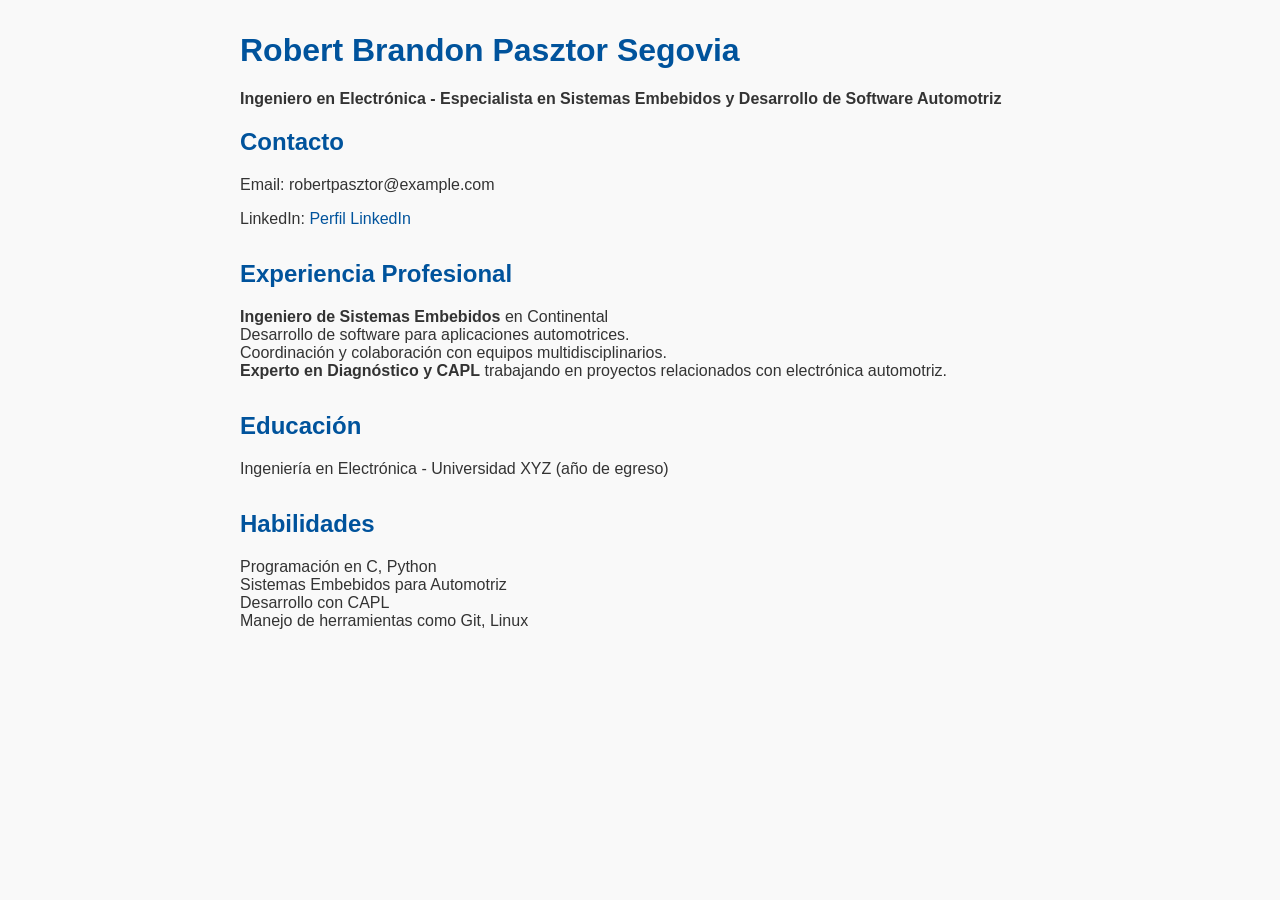
==== index.html @ a85dd668 "Create index.html New index.html file added" ====
<!DOCTYPE html>
<html lang="es">
<head>
  <meta charset="UTF-8" />
  <meta name="viewport" content="width=device-width, initial-scale=1" />
  <title>Robert Brandon Pasztor Segovia - CV</title>
  <style>
    body {
      font-family: Arial, sans-serif;
      max-width: 800px;
      margin: 2rem auto;
      padding: 0 1rem;
      color: #333;
      background-color: #f9f9f9;
    }
    h1, h2 {
      color: #00539C;
    }
    section {
      margin-bottom: 2rem;
    }
    .contact a {
      color: #00539C;
      text-decoration: none;
    }
    .contact a:hover {
      text-decoration: underline;
    }
    ul {
      list-style-type: none;
      padding-left: 0;
    }
  </style>
</head>
<body>
  <h1>Robert Brandon Pasztor Segovia</h1>
  <p><strong>Ingeniero en Electrónica - Especialista en Sistemas Embebidos y Desarrollo de Software Automotriz</strong></p>
  
  <section class="contact">
    <h2>Contacto</h2>
    <p>Email: robertpasztor@example.com</p>
    <p>LinkedIn: <a href="https://www.linkedin.com/in/robert-brandon-pasztor-segovia-b62612170/" target="_blank">Perfil LinkedIn</a></p>
  </section>
  
  <section class="experiencia">
    <h2>Experiencia Profesional</h2>
    <ul>
      <li><strong>Ingeniero de Sistemas Embebidos</strong> en Continental<br/>
          Desarrollo de software para aplicaciones automotrices.<br/>
          Coordinación y colaboración con equipos multidisciplinarios.</li>
      <li><strong>Experto en Diagnóstico y CAPL</strong> trabajando en proyectos relacionados con electrónica automotriz.</li>
    </ul>
  </section>

  <section class="educacion">
    <h2>Educación</h2>
    <ul>
      <li>Ingeniería en Electrónica - Universidad XYZ (año de egreso)</li>
    </ul>
  </section>

  <section class="habilidades">
    <h2>Habilidades</h2>
    <ul>
      <li>Programación en C, Python</li>
      <li>Sistemas Embebidos para Automotriz</li>
      <li>Desarrollo con CAPL</li>
      <li>Manejo de herramientas como Git, Linux</li>
    </ul>
  </section>
  
</body>
</html>
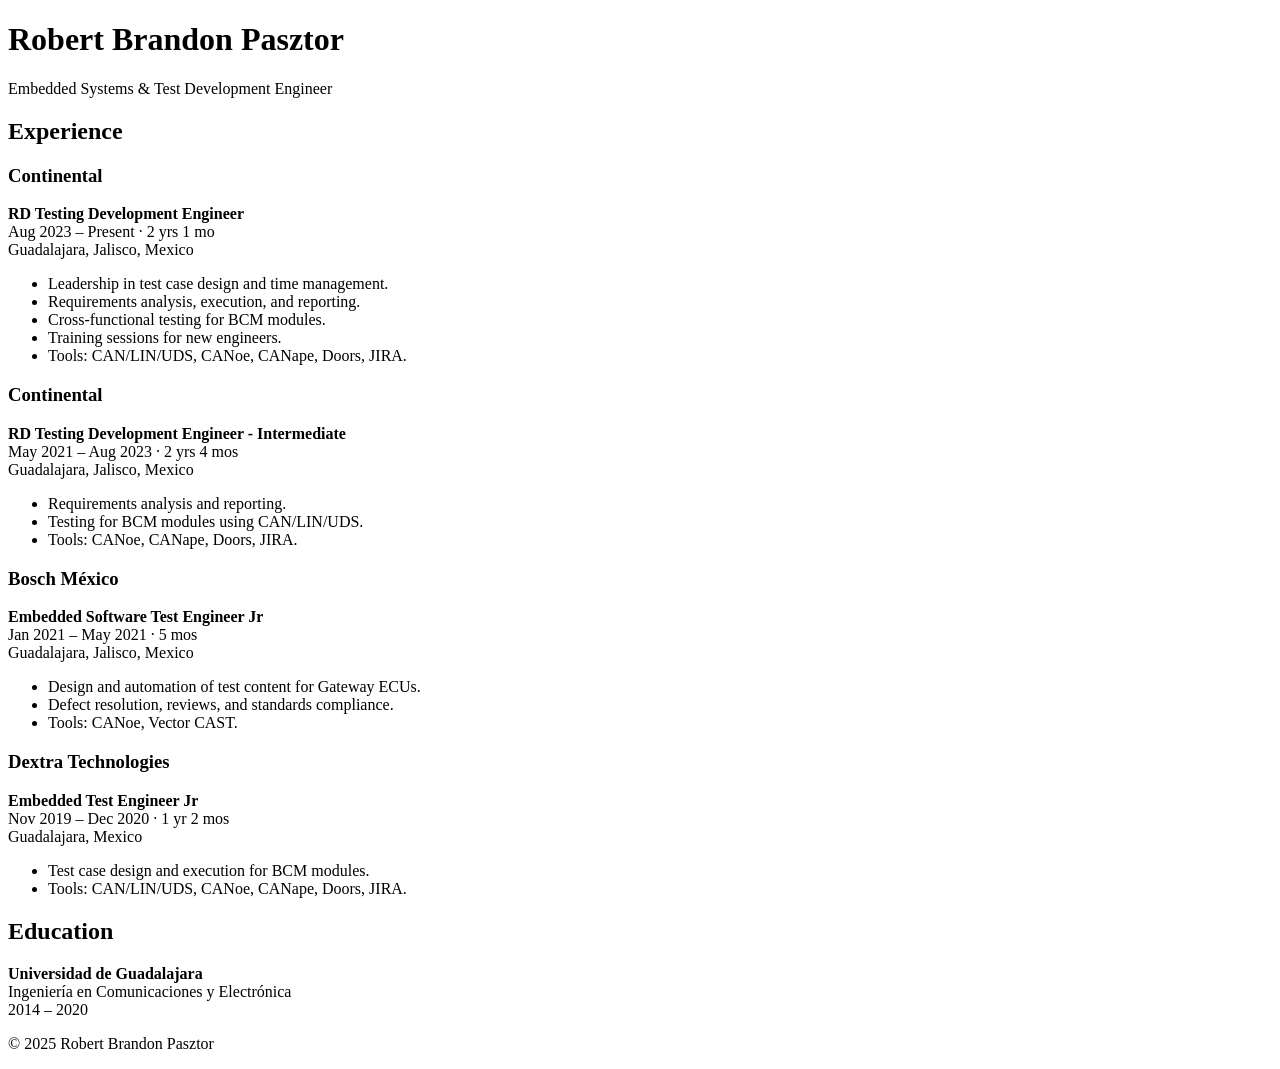
==== commit 088c2238: "Update index.html" ====
--- a/index.html
+++ b/index.html
@@ -1,73 +1,75 @@
 <!DOCTYPE html>
-<html lang="es">
+<html lang="en">
 <head>
   <meta charset="UTF-8" />
-  <meta name="viewport" content="width=device-width, initial-scale=1" />
-  <title>Robert Brandon Pasztor Segovia - CV</title>
-  <style>
-    body {
-      font-family: Arial, sans-serif;
-      max-width: 800px;
-      margin: 2rem auto;
-      padding: 0 1rem;
-      color: #333;
-      background-color: #f9f9f9;
-    }
-    h1, h2 {
-      color: #00539C;
-    }
-    section {
-      margin-bottom: 2rem;
-    }
-    .contact a {
-      color: #00539C;
-      text-decoration: none;
-    }
-    .contact a:hover {
-      text-decoration: underline;
-    }
-    ul {
-      list-style-type: none;
-      padding-left: 0;
-    }
-  </style>
+  <meta name="viewport" content="width=device-width, initial-scale=1.0"/>
+  <title>Robert Brandon Pasztor - CV</title>
+  <link rel="stylesheet" href="styles.css" />
 </head>
 <body>
-  <h1>Robert Brandon Pasztor Segovia</h1>
-  <p><strong>Ingeniero en Electrónica - Especialista en Sistemas Embebidos y Desarrollo de Software Automotriz</strong></p>
-  
-  <section class="contact">
-    <h2>Contacto</h2>
-    <p>Email: robertpasztor@example.com</p>
-    <p>LinkedIn: <a href="https://www.linkedin.com/in/robert-brandon-pasztor-segovia-b62612170/" target="_blank">Perfil LinkedIn</a></p>
-  </section>
-  
-  <section class="experiencia">
-    <h2>Experiencia Profesional</h2>
-    <ul>
-      <li><strong>Ingeniero de Sistemas Embebidos</strong> en Continental<br/>
-          Desarrollo de software para aplicaciones automotrices.<br/>
-          Coordinación y colaboración con equipos multidisciplinarios.</li>
-      <li><strong>Experto en Diagnóstico y CAPL</strong> trabajando en proyectos relacionados con electrónica automotriz.</li>
-    </ul>
+  <header>
+    <h1>Robert Brandon Pasztor</h1>
+    <p>Embedded Systems & Test Development Engineer</p>
+  </header>
+
+  <section>
+    <h2>Experience</h2>
+
+    <div class="job">
+      <h3>Continental</h3>
+      <p><strong>RD Testing Development Engineer</strong><br>
+      Aug 2023 – Present · 2 yrs 1 mo<br>Guadalajara, Jalisco, Mexico</p>
+      <ul>
+        <li>Leadership in test case design and time management.</li>
+        <li>Requirements analysis, execution, and reporting.</li>
+        <li>Cross-functional testing for BCM modules.</li>
+        <li>Training sessions for new engineers.</li>
+        <li>Tools: CAN/LIN/UDS, CANoe, CANape, Doors, JIRA.</li>
+      </ul>
+    </div>
+
+    <div class="job">
+      <h3>Continental</h3>
+      <p><strong>RD Testing Development Engineer - Intermediate</strong><br>
+      May 2021 – Aug 2023 · 2 yrs 4 mos<br>Guadalajara, Jalisco, Mexico</p>
+      <ul>
+        <li>Requirements analysis and reporting.</li>
+        <li>Testing for BCM modules using CAN/LIN/UDS.</li>
+        <li>Tools: CANoe, CANape, Doors, JIRA.</li>
+      </ul>
+    </div>
+
+    <div class="job">
+      <h3>Bosch México</h3>
+      <p><strong>Embedded Software Test Engineer Jr</strong><br>
+      Jan 2021 – May 2021 · 5 mos<br>Guadalajara, Jalisco, Mexico</p>
+      <ul>
+        <li>Design and automation of test content for Gateway ECUs.</li>
+        <li>Defect resolution, reviews, and standards compliance.</li>
+        <li>Tools: CANoe, Vector CAST.</li>
+      </ul>
+    </div>
+
+    <div class="job">
+      <h3>Dextra Technologies</h3>
+      <p><strong>Embedded Test Engineer Jr</strong><br>
+      Nov 2019 – Dec 2020 · 1 yr 2 mos<br>Guadalajara, Mexico</p>
+      <ul>
+        <li>Test case design and execution for BCM modules.</li>
+        <li>Tools: CAN/LIN/UDS, CANoe, CANape, Doors, JIRA.</li>
+      </ul>
+    </div>
   </section>
 
-  <section class="educacion">
-    <h2>Educación</h2>
-    <ul>
-      <li>Ingeniería en Electrónica - Universidad XYZ (año de egreso)</li>
-    </ul>
+  <section>
+    <h2>Education</h2>
+    <p><strong>Universidad de Guadalajara</strong><br>
+    Ingeniería en Comunicaciones y Electrónica<br>
+    2014 – 2020</p>
   </section>
 
-  <section class="habilidades">
-    <h2>Habilidades</h2>
-    <ul>
-      <li>Programación en C, Python</li>
-      <li>Sistemas Embebidos para Automotriz</li>
-      <li>Desarrollo con CAPL</li>
-      <li>Manejo de herramientas como Git, Linux</li>
-    </ul>
-  </section>
-  
+  <footer>
+    <p>&copy; 2025 Robert Brandon Pasztor</p>
+  </footer>
 </body>
 </html>
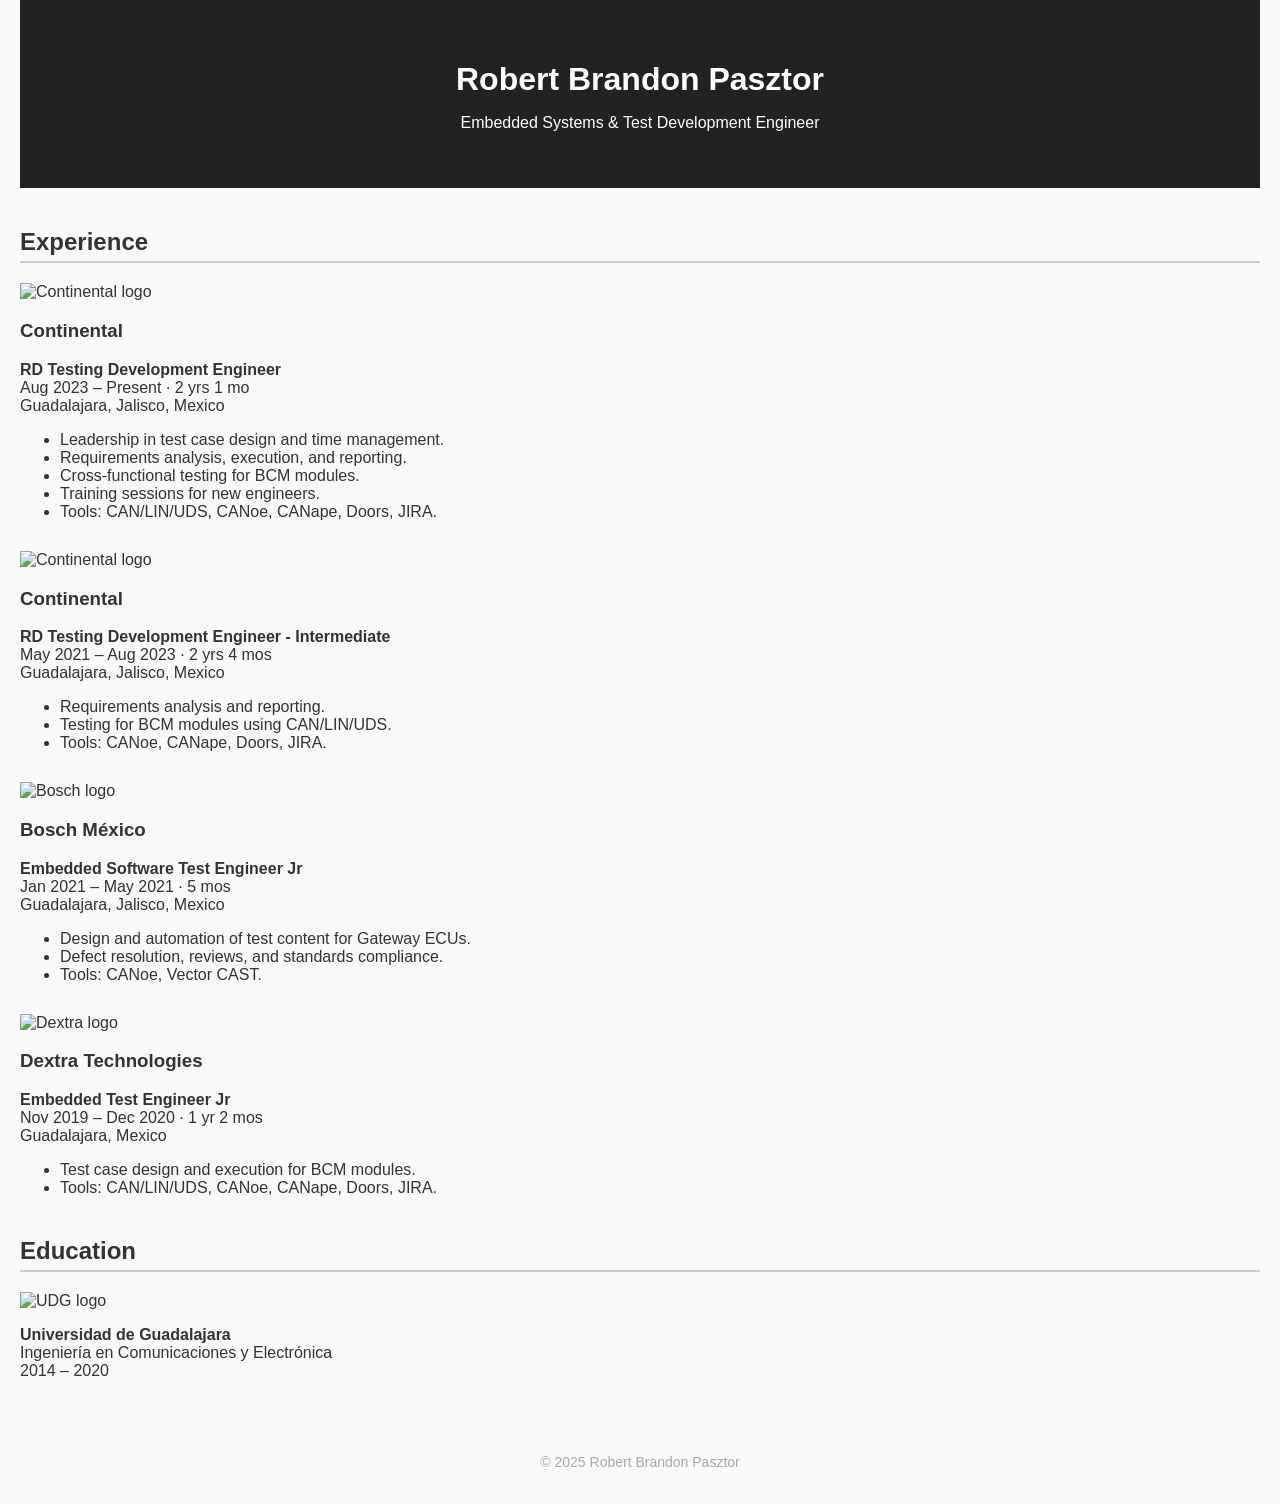
==== commit 11693b57: "Update index.html" ====
--- a/index.html
+++ b/index.html
@@ -16,6 +16,7 @@
     <h2>Experience</h2>
 
     <div class="job">
+      <img src="https://upload.wikimedia.org/wikipedia/commons/thumb/5/5b/Continental_AG_logo.svg/2560px-Continental_AG_logo.svg.png" alt="Continental logo" class="company-logo" />
       <h3>Continental</h3>
       <p><strong>RD Testing Development Engineer</strong><br>
       Aug 2023 – Present · 2 yrs 1 mo<br>Guadalajara, Jalisco, Mexico</p>
@@ -29,6 +30,7 @@
     </div>
 
     <div class="job">
+      <img src="https://upload.wikimedia.org/wikipedia/commons/thumb/5/5b/Continental_AG_logo.svg/2560px-Continental_AG_logo.svg.png" alt="Continental logo" class="company-logo" />
       <h3>Continental</h3>
       <p><strong>RD Testing Development Engineer - Intermediate</strong><br>
       May 2021 – Aug 2023 · 2 yrs 4 mos<br>Guadalajara, Jalisco, Mexico</p>
@@ -40,6 +42,7 @@
     </div>
 
     <div class="job">
+      <img src="https://upload.wikimedia.org/wikipedia/commons/thumb/8/8a/Bosch-logo.svg/2560px-Bosch-logo.svg.png" alt="Bosch logo" class="company-logo" />
       <h3>Bosch México</h3>
       <p><strong>Embedded Software Test Engineer Jr</strong><br>
       Jan 2021 – May 2021 · 5 mos<br>Guadalajara, Jalisco, Mexico</p>
@@ -51,6 +54,7 @@
     </div>
 
     <div class="job">
+      <img src="https://media.licdn.com/dms/image/C4E0BAQGWWCu2S4YgQA/company-logo_200_200/0/1631344488780?e=2147483647&v=beta&t=Yp8grNnWT_FfU5McgpkePT8_G-NBlRWUAW7pgYhaqv0" alt="Dextra logo" class="company-logo" />
       <h3>Dextra Technologies</h3>
       <p><strong>Embedded Test Engineer Jr</strong><br>
       Nov 2019 – Dec 2020 · 1 yr 2 mos<br>Guadalajara, Mexico</p>
@@ -63,6 +67,7 @@
 
   <section>
     <h2>Education</h2>
+    <img src="https://upload.wikimedia.org/wikipedia/commons/0/01/Escudo_de_la_Universidad_de_Guadalajara.png" alt="UDG logo" class="company-logo" />
     <p><strong>Universidad de Guadalajara</strong><br>
     Ingeniería en Comunicaciones y Electrónica<br>
     2014 – 2020</p>
--- a/styles.css
+++ b/styles.css
@@ -0,0 +1,42 @@
+body {
+  font-family: Arial, sans-serif;
+  margin: 0;
+  padding: 0 20px;
+  background-color: #f9f9f9;
+  color: #333;
+}
+
+header {
+  text-align: center;
+  padding: 40px 20px;
+  background-color: #222;
+  color: white;
+}
+
+h1 {
+  margin-bottom: 5px;
+}
+
+section {
+  margin: 40px 0;
+}
+
+.job {
+  margin-bottom: 30px;
+}
+
+h2 {
+  border-bottom: 2px solid #ccc;
+  padding-bottom: 5px;
+}
+
+ul {
+  margin-top: 10px;
+}
+
+footer {
+  text-align: center;
+  padding: 20px;
+  color: #aaa;
+  font-size: 14px;
+}
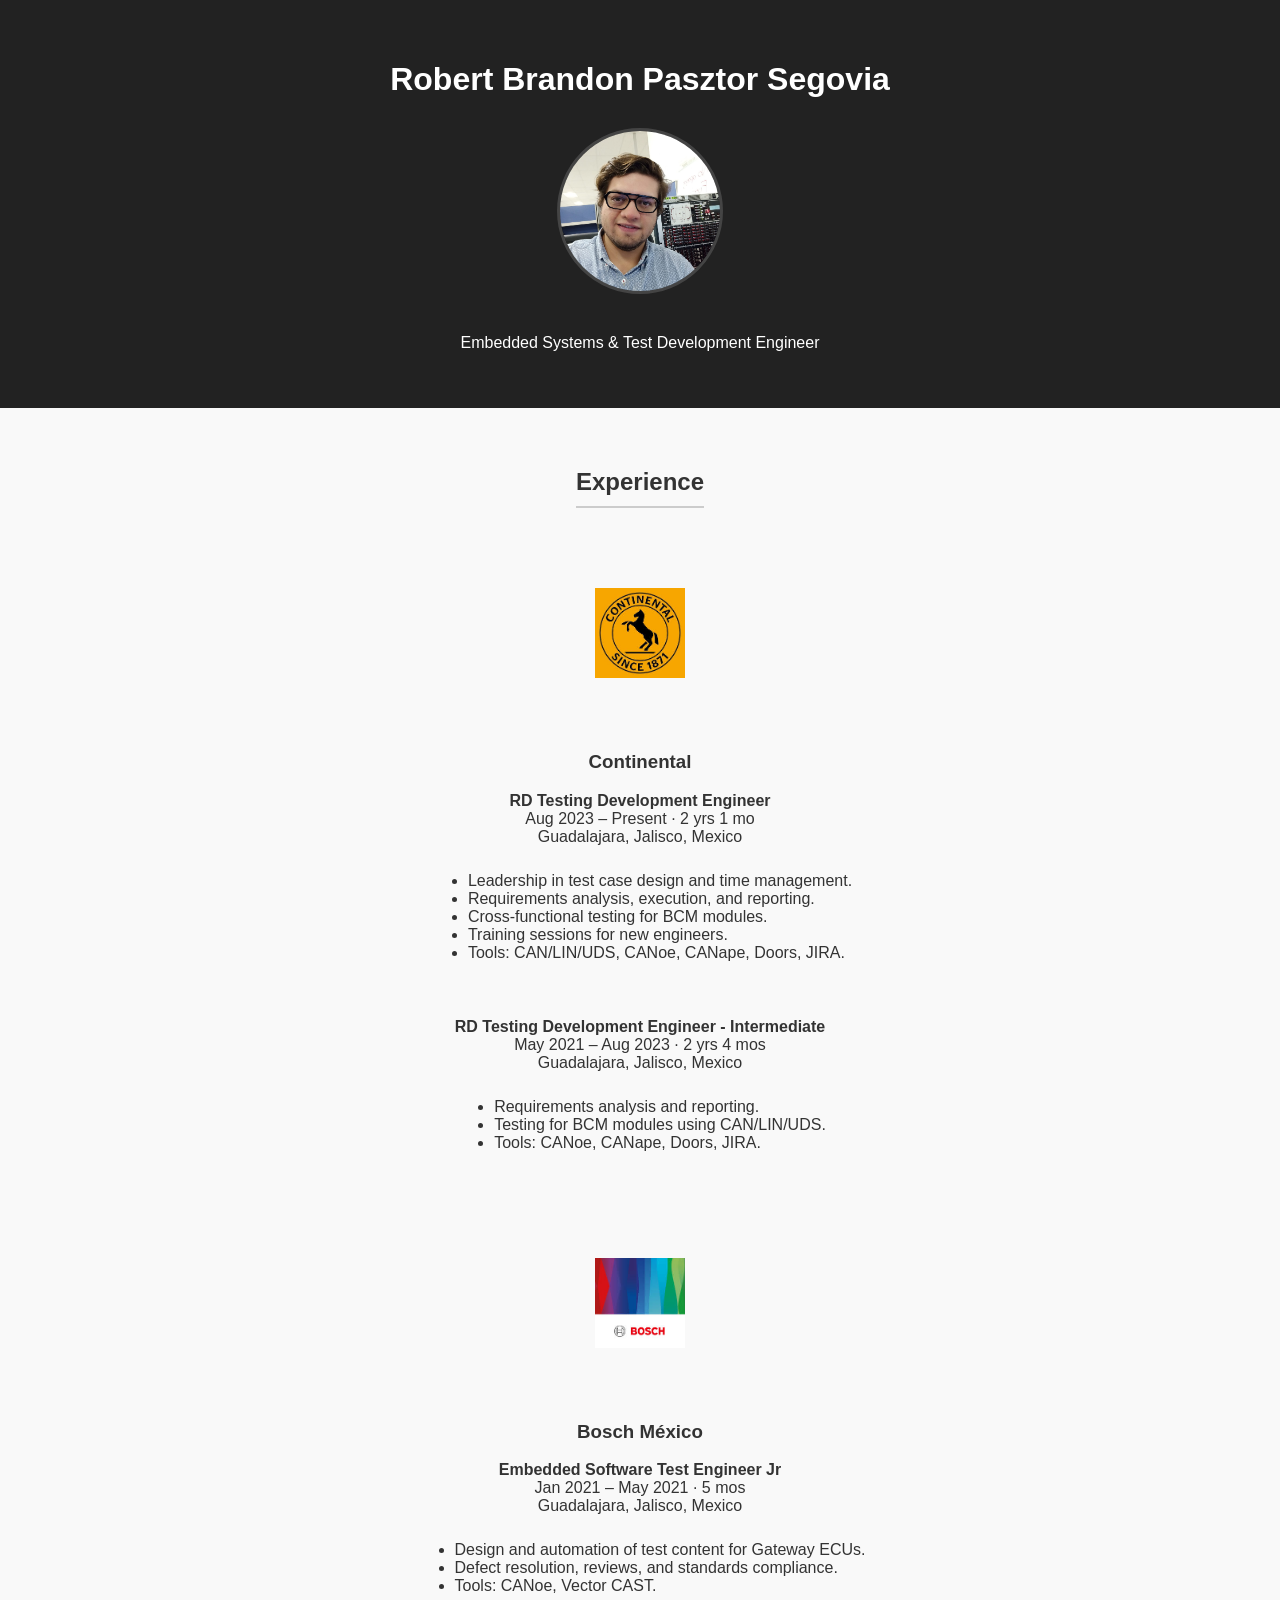
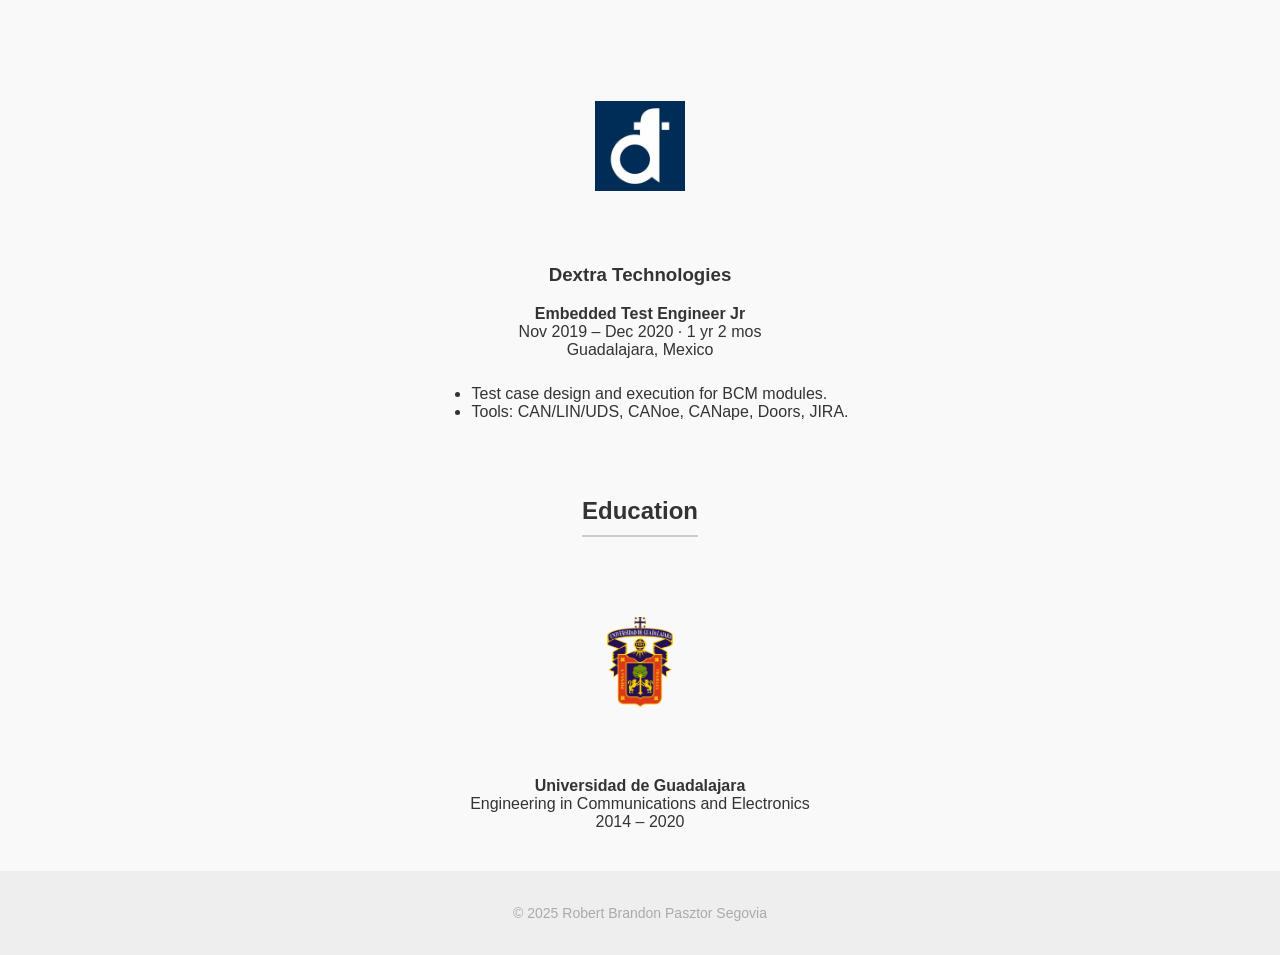
==== commit e0305699: "robertpastor.com updated, added images and logos" ====
--- a/index.html
+++ b/index.html
@@ -3,12 +3,13 @@
 <head>
   <meta charset="UTF-8" />
   <meta name="viewport" content="width=device-width, initial-scale=1.0"/>
-  <title>Robert Brandon Pasztor - CV</title>
+  <title>Robert Brandon Pasztor Segovia - CV</title>
   <link rel="stylesheet" href="styles.css" />
 </head>
 <body>
   <header>
-    <h1>Robert Brandon Pasztor</h1>
+    <h1>Robert Brandon Pasztor Segovia</h1>
+    <img src="images/FotoPerfil.jpg" alt="Foto de Robert Brandon Pasztor Segovia" class="profile-pic" />
     <p>Embedded Systems & Test Development Engineer</p>
   </header>
 
@@ -16,7 +17,7 @@
     <h2>Experience</h2>
 
     <div class="job">
-      <img src="https://upload.wikimedia.org/wikipedia/commons/thumb/5/5b/Continental_AG_logo.svg/2560px-Continental_AG_logo.svg.png" alt="Continental logo" class="company-logo" />
+      <img src="images/Continental.jpg" alt="Continental logo" class="company-logo" />
       <h3>Continental</h3>
       <p><strong>RD Testing Development Engineer</strong><br>
       Aug 2023 – Present · 2 yrs 1 mo<br>Guadalajara, Jalisco, Mexico</p>
@@ -30,8 +31,6 @@
     </div>
 
     <div class="job">
-      <img src="https://upload.wikimedia.org/wikipedia/commons/thumb/5/5b/Continental_AG_logo.svg/2560px-Continental_AG_logo.svg.png" alt="Continental logo" class="company-logo" />
-      <h3>Continental</h3>
       <p><strong>RD Testing Development Engineer - Intermediate</strong><br>
       May 2021 – Aug 2023 · 2 yrs 4 mos<br>Guadalajara, Jalisco, Mexico</p>
       <ul>
@@ -42,7 +41,7 @@
     </div>
 
     <div class="job">
-      <img src="https://upload.wikimedia.org/wikipedia/commons/thumb/8/8a/Bosch-logo.svg/2560px-Bosch-logo.svg.png" alt="Bosch logo" class="company-logo" />
+      <img src="images/bosch.jpg" alt="Bosch logo" class="company-logo" />
       <h3>Bosch México</h3>
       <p><strong>Embedded Software Test Engineer Jr</strong><br>
       Jan 2021 – May 2021 · 5 mos<br>Guadalajara, Jalisco, Mexico</p>
@@ -54,7 +53,7 @@
     </div>
 
     <div class="job">
-      <img src="https://media.licdn.com/dms/image/C4E0BAQGWWCu2S4YgQA/company-logo_200_200/0/1631344488780?e=2147483647&v=beta&t=Yp8grNnWT_FfU5McgpkePT8_G-NBlRWUAW7pgYhaqv0" alt="Dextra logo" class="company-logo" />
+      <img src="images/dextralogo.jpg" alt="Dextra logo" class="company-logo" />
       <h3>Dextra Technologies</h3>
       <p><strong>Embedded Test Engineer Jr</strong><br>
       Nov 2019 – Dec 2020 · 1 yr 2 mos<br>Guadalajara, Mexico</p>
@@ -67,14 +66,18 @@
 
   <section>
     <h2>Education</h2>
-    <img src="https://upload.wikimedia.org/wikipedia/commons/0/01/Escudo_de_la_Universidad_de_Guadalajara.png" alt="UDG logo" class="company-logo" />
-    <p><strong>Universidad de Guadalajara</strong><br>
-    Ingeniería en Comunicaciones y Electrónica<br>
-    2014 – 2020</p>
+
+    <div class="edu">
+      <img src="images/udg.png" alt="UDG logo" class="company-logo" />
+      <p><strong>Universidad de Guadalajara</strong><br>
+      Engineering in Communications and Electronics<br>
+      2014 – 2020</p>
+    </div>
+
   </section>
 
   <footer>
-    <p>&copy; 2025 Robert Brandon Pasztor</p>
+    <p>&copy; 2025 Robert Brandon Pasztor Segovia</p>
   </footer>
 </body>
 </html>
--- a/styles.css
+++ b/styles.css
@@ -1,37 +1,52 @@
 body {
   font-family: Arial, sans-serif;
   margin: 0;
-  padding: 0 20px;
+  padding: 0;
   background-color: #f9f9f9;
   color: #333;
+  text-align: center;
 }
 
 header {
-  text-align: center;
   padding: 40px 20px;
   background-color: #222;
   color: white;
 }
 
 h1 {
-  margin-bottom: 5px;
+  margin-bottom: 10px;
+}
+
+.profile-pic {
+  width: 160px;
+  height: 160px;
+  border-radius: 50%;
+  object-fit: cover;
+  margin: 20px 0;
+  border: 3px solid #444;
 }
 
 section {
   margin: 40px 0;
+  padding: 0 20px;
 }
 
 .job {
-  margin-bottom: 30px;
+  margin-bottom: 40px;
 }
 
 h2 {
   border-bottom: 2px solid #ccc;
-  padding-bottom: 5px;
+  padding-bottom: 10px;
+  display: inline-block;
+  margin-bottom: 30px;
 }
 
 ul {
   margin-top: 10px;
+  text-align: left;
+  display: inline-block;
+  max-width: 600px;
 }
 
 footer {
@@ -39,4 +54,10 @@
   padding: 20px;
   color: #aaa;
   font-size: 14px;
+  background-color: #eee;
 }
+
+.company-logo {
+  height: 90px;
+  margin: 50px 0;
+}
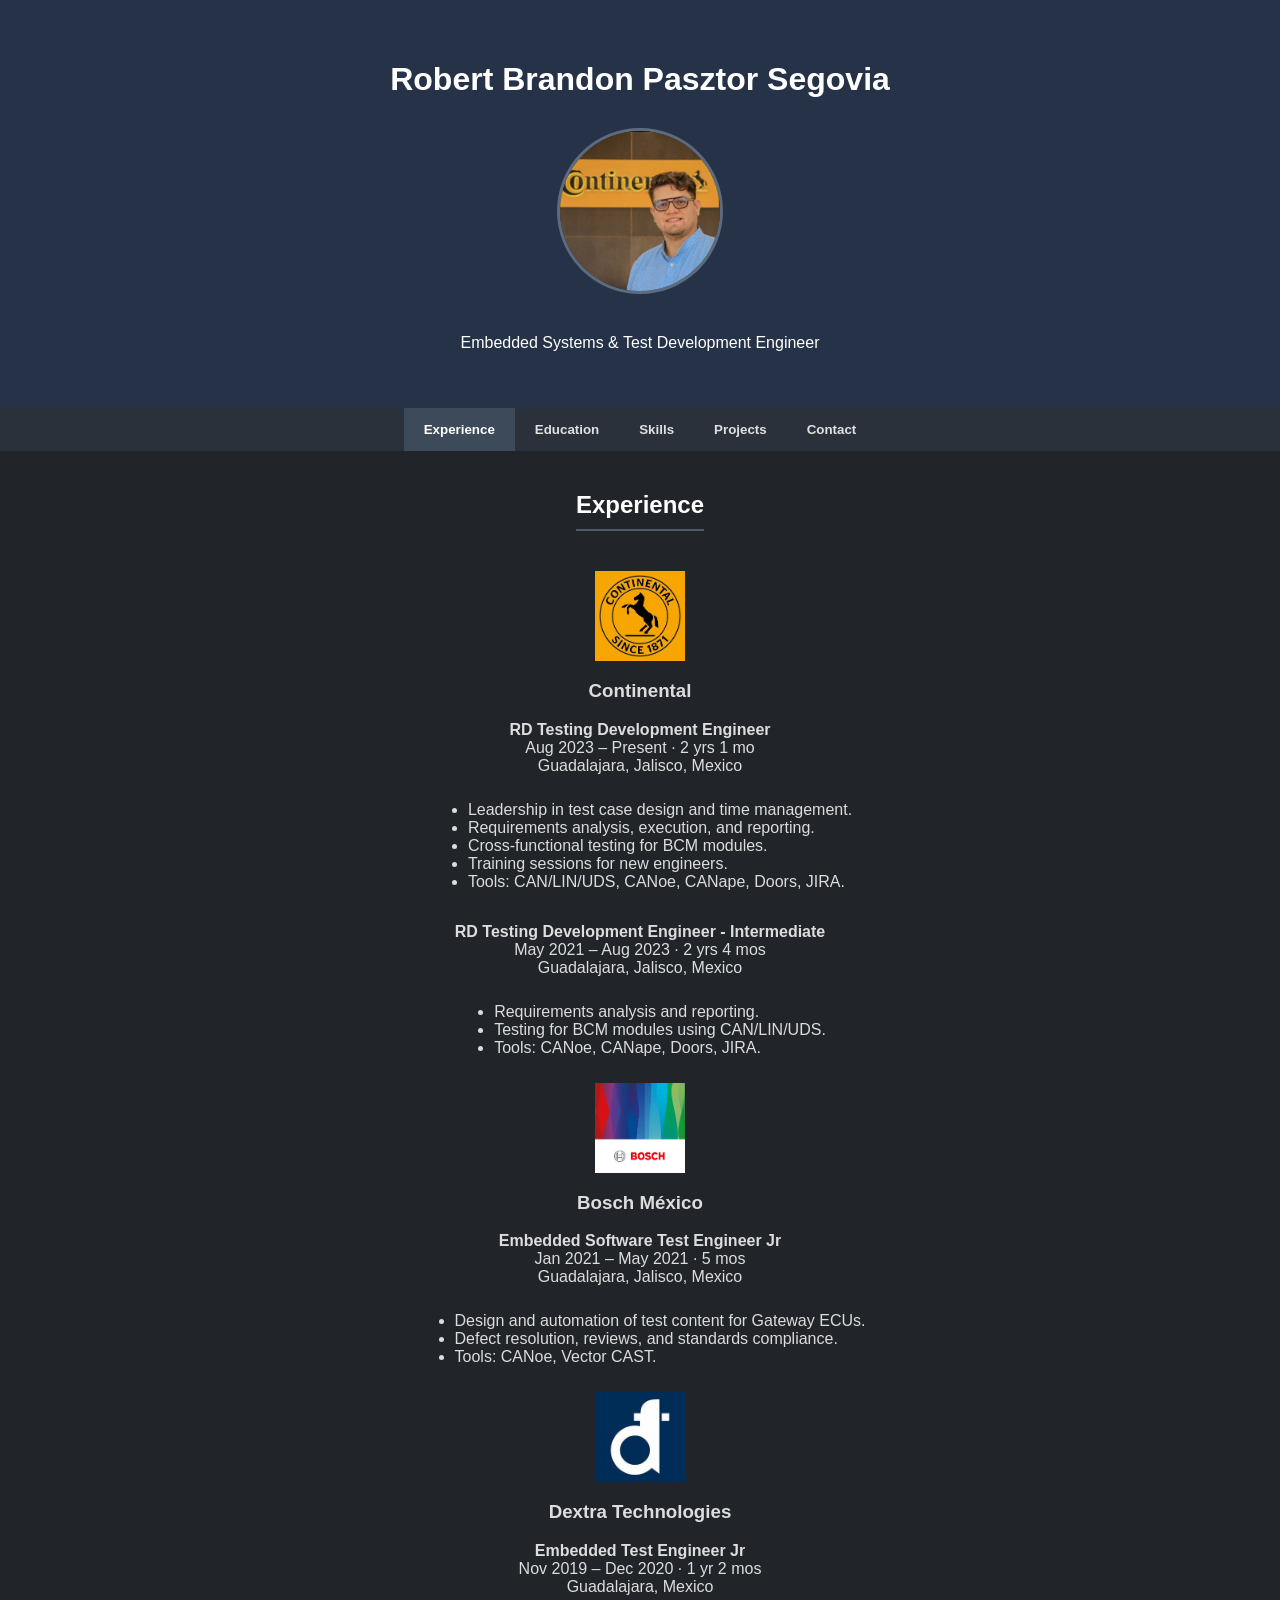
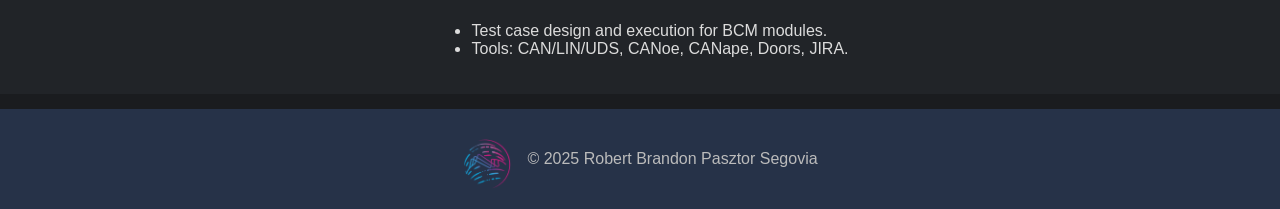
==== commit 6acabe64: "Tabs added, colors updated" ====
--- a/index.html
+++ b/index.html
@@ -3,8 +3,9 @@
 <head>
   <meta charset="UTF-8" />
   <meta name="viewport" content="width=device-width, initial-scale=1.0"/>
-  <title>Robert Brandon Pasztor Segovia - CV</title>
+  <title>Robert Pasztor</title>
   <link rel="stylesheet" href="styles.css" />
+  <link rel="icon" href="images/RobertPasztorLogo1.ico" type="image/x-icon">  
 </head>
 <body>
   <header>
@@ -13,7 +14,17 @@
     <p>Embedded Systems & Test Development Engineer</p>
   </header>
 
-  <section>
+  <!-- Tabs Navigation -->
+  <div class="tabs">
+    <button class="tab-button active" onclick="openTab(event, 'experience')">Experience</button>
+    <button class="tab-button" onclick="openTab(event, 'education')">Education</button>
+    <button class="tab-button" onclick="openTab(event, 'skills')">Skills</button>
+    <button class="tab-button" onclick="openTab(event, 'projects')">Projects</button>
+    <button class="tab-button" onclick="openTab(event, 'contact')">Contact</button>
+  </div>
+
+  <!-- Experience Tab -->
+  <section id="experience" class="tab-content active">
     <h2>Experience</h2>
 
     <div class="job">
@@ -64,20 +75,78 @@
     </div>
   </section>
 
-  <section>
+  <!-- Education Tab -->
+  <section id="education" class="tab-content">
     <h2>Education</h2>
 
-    <div class="edu">
-      <img src="images/udg.png" alt="UDG logo" class="company-logo" />
-      <p><strong>Universidad de Guadalajara</strong><br>
-      Engineering in Communications and Electronics<br>
-      2014 – 2020</p>
+    <div class="edu"></div>
+    	<img src="images/udg.png" alt="UDG logo" class="company-logo" />
+    	<p><strong>Universidad de Guadalajara</strong><br>
+    	Engineering in Communications and Electronics<br>
+    	2014 – 2020</p>
+      <ul>
+        <li>Professional license number: 13687257</li>
+      </ul>
     </div>
-
   </section>
 
-  <footer>
+  <!-- Skills Tab -->
+  <section id="skills" class="tab-content">
+    <h2>Skills</h2>
+
+    <div class="skill"></div>
+      <ul>
+        <li>Embedded Systems Testing</li>
+        <li>Protocols: CAN, LIN, UDS</li>
+        <li>Tools: CANoe, CANape, VectorCAST</li>
+        <li>JIRA, Doors, Git</li>
+        <li>Python, C, CAPL</li>
+      </ul>
+    </div>
+  </section>
+
+  <!-- Projects Tab -->
+  <section id="projects" class="tab-content">
+    <h2>Projects</h2>
+
+    <div class="proj"></div>
+      <ul>
+        <li><strong>BCM Test Automation:</strong> Developed automated scripts for validating Body Control Modules using CANoe and CAPL.</li>
+        <li><strong>Gateway ECU Testing:</strong> Created test libraries and reports integrated into Bosch systems.</li>
+        <li><strong>UDS Diagnostic Scripts:</strong> Implemented Python and CAPL tools for UDS command testing.</li>
+      </ul>
+    </div>
+  </section>
+
+  <!-- Contact Tab -->
+  <section id="contact" class="tab-content">
+    <h2>Contact</h2>
+
+    <div class="cont"></div>
+      <p>Email: robertpasztor.contacto@gmail.com</p>
+      <p>LinkedIn: <a href="https://www.linkedin.com/in/robert-brandon-pasztor-segovia-b62612170/" target="_blank">robert-brandon-pasztor-segovia</a></p>
+      <p>GitHub: <a href="https://github.com/robertpasztor" target="_blank">github.com/robertpasztor</a></p>
+    </div>
+  </section>
+
+<footer>
+  <div class="footer-content">
+    <img src="images/RobertPasztorLogo1.png" alt="Logo de Robert Pasztor" class="footer-logo" />
     <p>&copy; 2025 Robert Brandon Pasztor Segovia</p>
-  </footer>
+  </div>
+</footer>
+
+  <script>
+    function openTab(evt, tabName) {
+      const contents = document.querySelectorAll('.tab-content');
+      contents.forEach(content => content.classList.remove('active'));
+
+      const buttons = document.querySelectorAll('.tab-button');
+      buttons.forEach(btn => btn.classList.remove('active'));
+
+      document.getElementById(tabName).classList.add('active');
+      evt.currentTarget.classList.add('active');
+    }
+  </script>
 </body>
 </html>
--- a/styles.css
+++ b/styles.css
@@ -1,20 +1,37 @@
+/* General Styles */
 body {
   font-family: Arial, sans-serif;
   margin: 0;
   padding: 0;
-  background-color: #f9f9f9;
-  color: #333;
+  background-color: #1a1c1f; /* fondo oscuro */
+  color: #f0f0f0; /* texto claro */
   text-align: center;
 }
 
 header {
   padding: 40px 20px;
-  background-color: #222;
-  color: white;
+  background-color: #263248; /* azul grisáceo oscuro */
+  color: #ffffff;
 }
 
 h1 {
   margin-bottom: 10px;
+}
+
+h2 {
+  border-bottom: 2px solid #4f5b6b; /* línea sutil */
+  padding-bottom: 10px;
+  display: inline-block;
+  margin-bottom: 30px;
+  color: #ffffff;
+}
+
+ul {
+  margin-top: 10px;
+  text-align: left;
+  display: inline-block;
+  max-width: 600px;
+  color: #dcdcdc; /* texto intermedio */
 }
 
 .profile-pic {
@@ -23,41 +40,76 @@
   border-radius: 50%;
   object-fit: cover;
   margin: 20px 0;
-  border: 3px solid #444;
+  border: 3px solid #5c6c7e;
 }
 
-section {
-  margin: 40px 0;
-  padding: 0 20px;
+/* Tabs */
+.tabs {
+  display: flex;
+  justify-content: center;
+  background-color: #2b313a;
+  flex-wrap: wrap;
 }
 
-.job {
-  margin-bottom: 40px;
+.tab-button {
+  background-color: transparent;
+  border: none;
+  padding: 14px 20px;
+  cursor: pointer;
+  color: #e0e0e0;
+  font-weight: bold;
+  transition: background-color 0.3s;
 }
 
-h2 {
-  border-bottom: 2px solid #ccc;
-  padding-bottom: 10px;
-  display: inline-block;
-  margin-bottom: 30px;
+.tab-button:hover,
+.tab-button.active {
+  background-color: #3c4a5a; /* azul oscuro más claro */
+  color: #ffffff;
 }
 
-ul {
-  margin-top: 10px;
-  text-align: left;
-  display: inline-block;
-  max-width: 600px;
+.tab-content {
+  display: none;
+  padding: 20px;
+  background-color: #212428; /* gris azulado oscuro */
+  margin-top: 0;
+  color: #ddd;
 }
 
-footer {
-  text-align: center;
-  padding: 20px;
-  color: #aaa;
-  font-size: 14px;
-  background-color: #eee;
+.tab-content.active {
+  display: block;
 }
 
+/* Company logos */
 .company-logo {
-  height: 90px;
-  margin: 50px 0;
+  width: 90px;
+  margin: 10px auto;
+  display: block;
+  filter: brightness(1);
 }
+
+/* Footer */
+footer {
+  background-color: #263248;
+  color: #bbbbbb;
+  padding: 20px 10px;
+  margin-top: 15px;
+}
+
+.footer-content {
+  display: flex;
+  align-items: center;
+  justify-content: center;
+  gap: 15px;
+  flex-wrap: wrap;
+}
+
+.footer-logo {
+  width: 50px;
+  height: auto;
+}
+
+footer img {
+  width: 80px;
+  margin-top: 10px;
+  filter: brightness(0.95);
+}
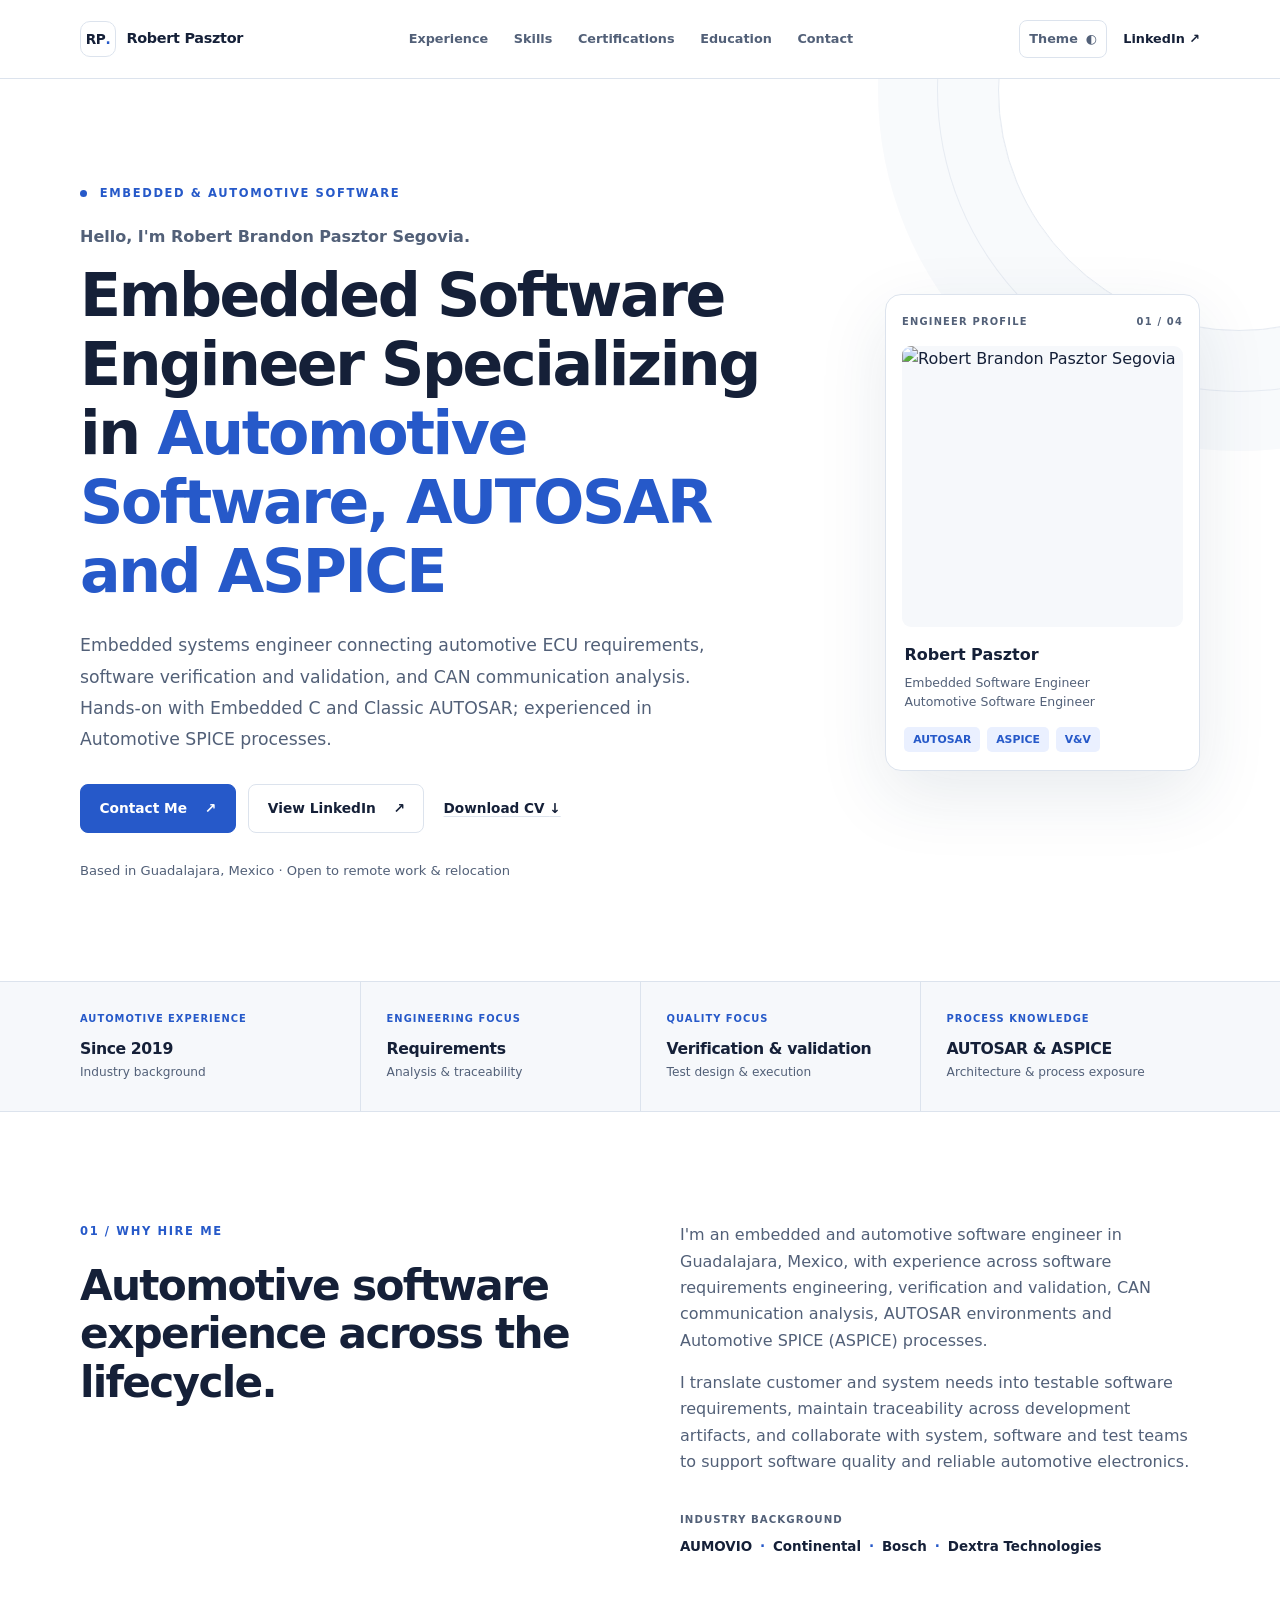
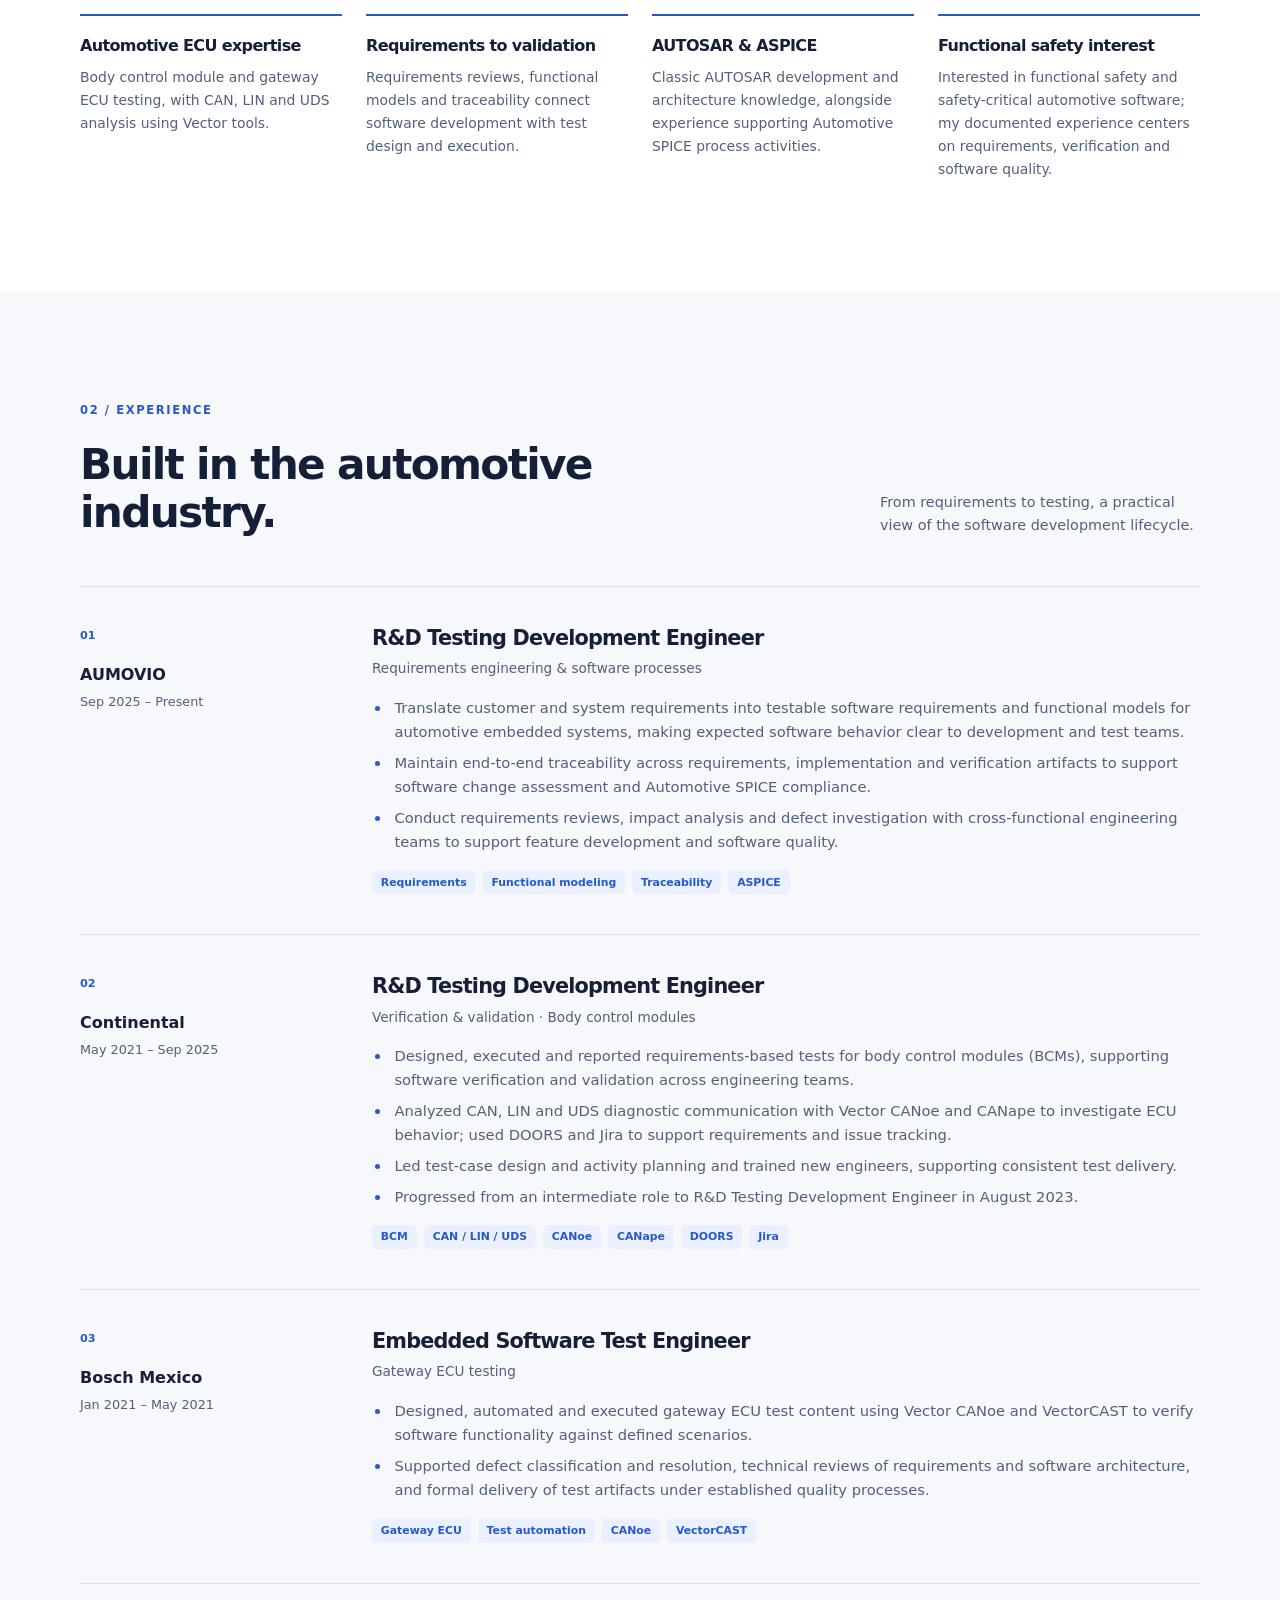
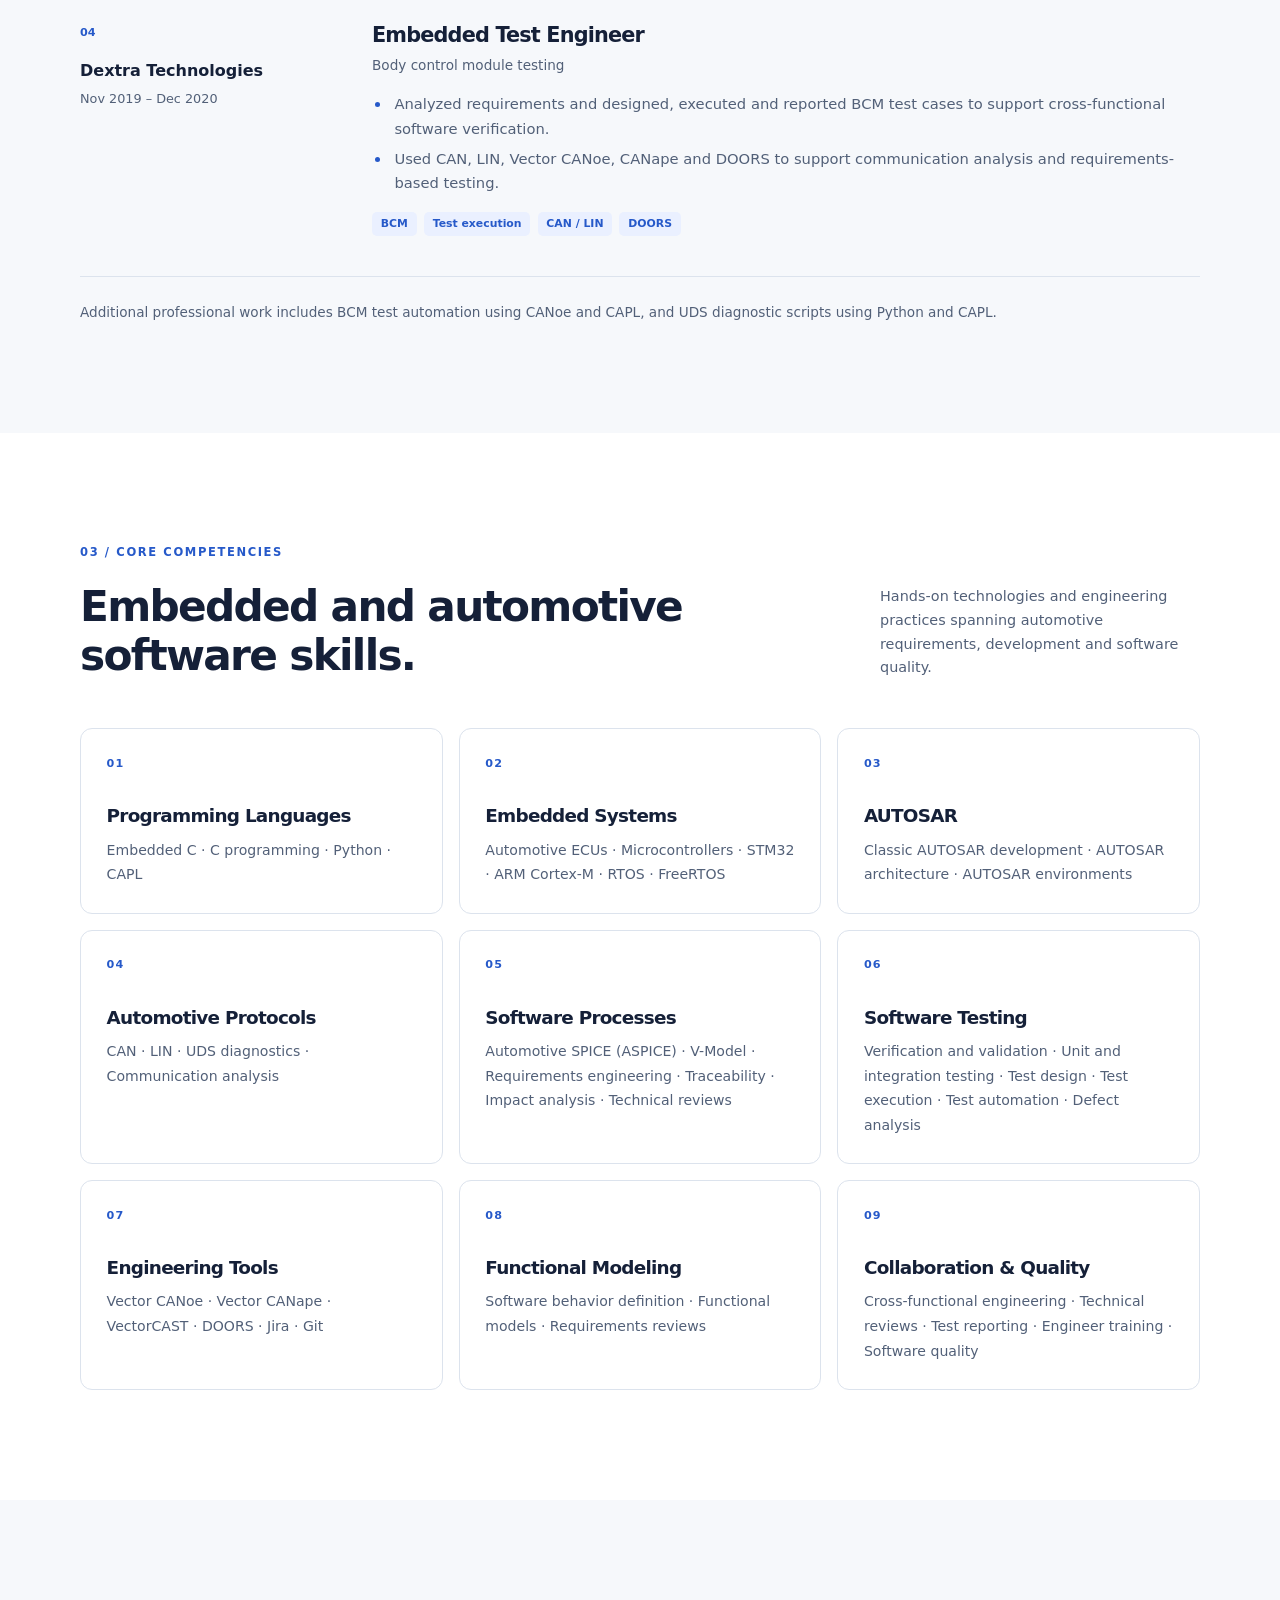
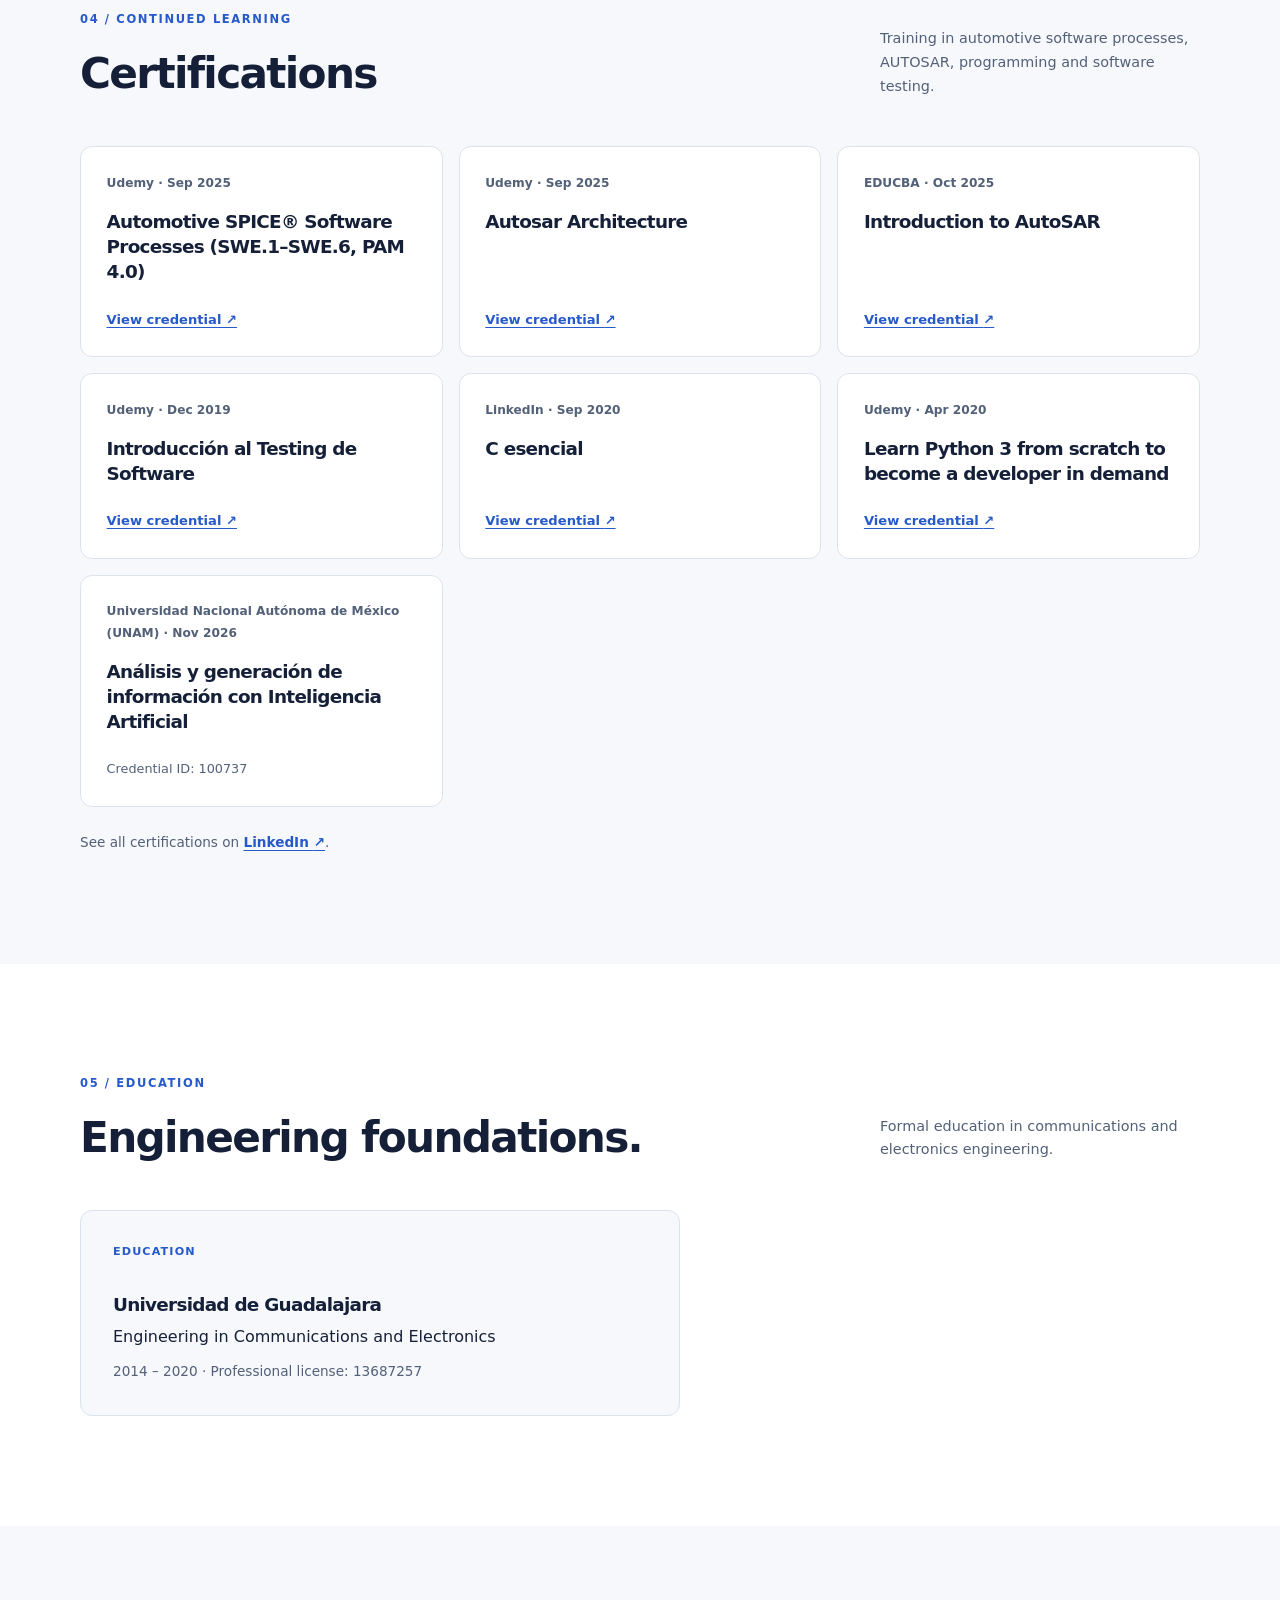
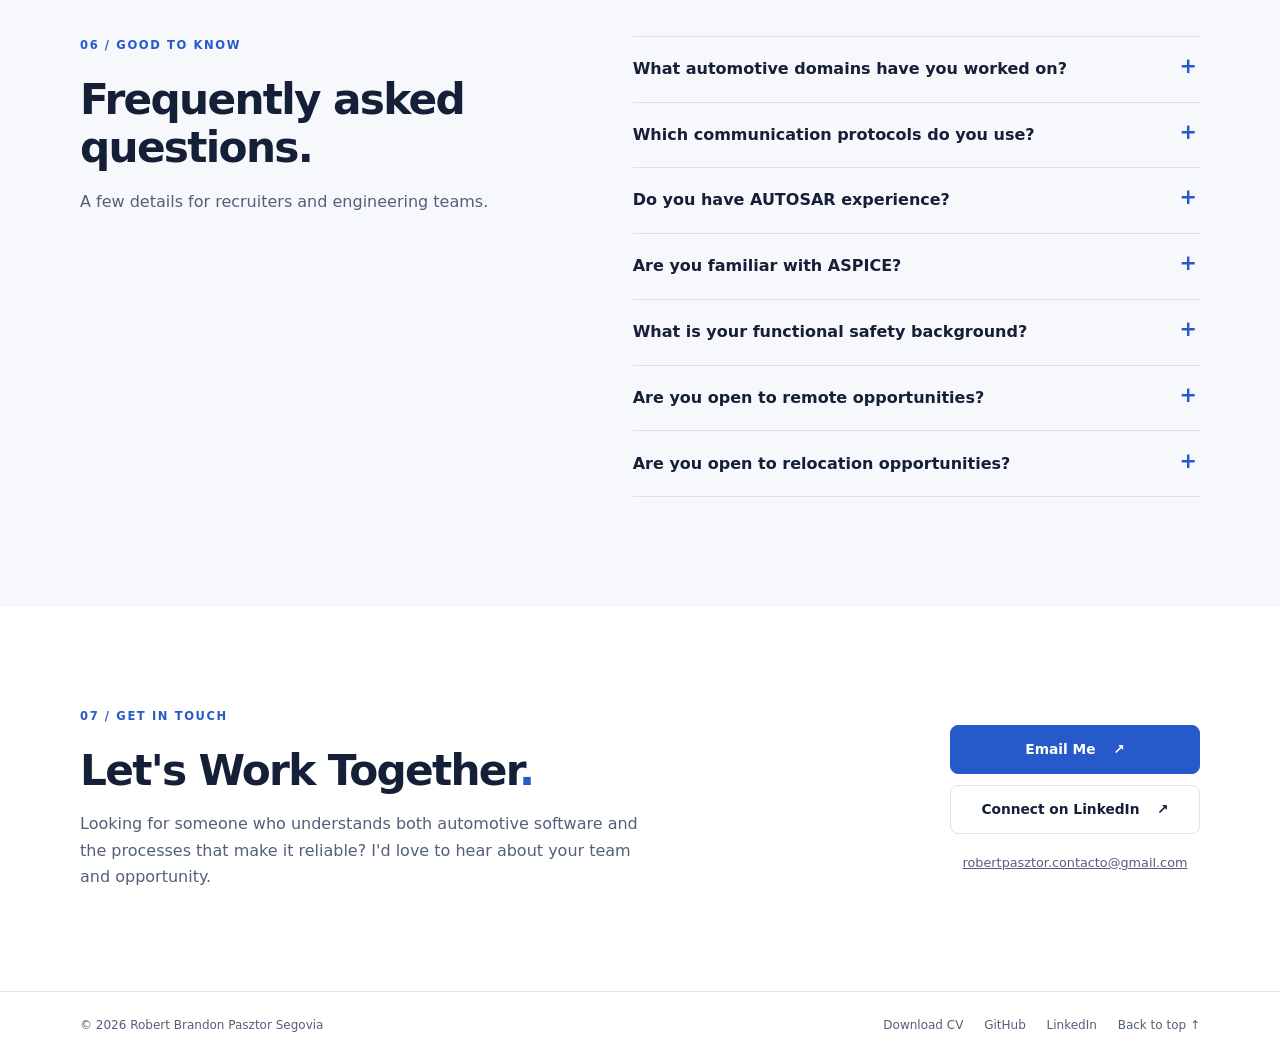
==== commit 1ef20127: "Redesign the portfolio for embedded and automotive software roles. - Add an experience timeline, tec" ====
--- a/index.html
+++ b/index.html
@@ -1,152 +1,245 @@
 <!DOCTYPE html>
 <html lang="en">
 <head>
-  <meta charset="UTF-8" />
-  <meta name="viewport" content="width=device-width, initial-scale=1.0"/>
-  <title>Robert Pasztor</title>
-  <link rel="stylesheet" href="styles.css" />
-  <link rel="icon" href="images/RobertPasztorLogo1.ico" type="image/x-icon">  
+  <meta charset="utf-8">
+  <meta name="viewport" content="width=device-width, initial-scale=1">
+  <meta name="color-scheme" content="light dark">
+  <title>Robert Pasztor | Embedded Software Engineer in Mexico | AUTOSAR &amp; ASPICE</title>
+  <meta name="description" content="Embedded and automotive software engineer in Mexico. AUTOSAR, Automotive SPICE, Embedded C, ECU requirements, software verification, CAN, LIN, UDS and CANoe.">
+  <link rel="canonical" href="https://robertpasztor.com/">
+  <meta property="og:type" content="website">
+  <meta property="og:url" content="https://robertpasztor.com/">
+  <meta property="og:title" content="Robert Pasztor | Embedded &amp; Automotive Software Engineer in Mexico">
+  <meta property="og:description" content="Automotive ECU requirements, software verification and validation, AUTOSAR, ASPICE and embedded systems engineering.">
+  <meta property="og:image" content="https://robertpasztor.com/images/profile-720.jpg">
+  <meta property="og:image:alt" content="Robert Brandon Pasztor Segovia">
+  <meta name="twitter:card" content="summary">
+  <meta name="twitter:title" content="Robert Pasztor | Embedded &amp; Automotive Software Engineer in Mexico">
+  <meta name="twitter:description" content="Automotive ECU requirements, software verification and validation, AUTOSAR, ASPICE and embedded systems engineering.">
+  <meta name="twitter:image" content="https://robertpasztor.com/images/profile-720.jpg">
+  <meta name="twitter:image:alt" content="Robert Brandon Pasztor Segovia">
+  <link rel="icon" href="images/favicon.png" type="image/png">
+  <link rel="stylesheet" href="styles.css">
+  <script type="application/ld+json">
+  {
+    "@context": "https://schema.org",
+    "@type": "Person",
+    "name": "Robert Brandon Pasztor Segovia",
+    "jobTitle": "Embedded Software Engineer",
+    "description": "Embedded and automotive software engineer experienced in ECU requirements engineering, software verification and validation, AUTOSAR environments and Automotive SPICE processes.",
+    "url": "https://robertpasztor.com/",
+    "image": "https://robertpasztor.com/images/profile-720.jpg",
+    "email": "mailto:robertpasztor.contacto@gmail.com",
+    "address": { "@type": "PostalAddress", "addressLocality": "Guadalajara", "addressRegion": "Jalisco", "addressCountry": "MX" },
+    "sameAs": [
+      "https://www.linkedin.com/in/robert-brandon-pasztor-segovia-b62612170/",
+      "https://github.com/robertpasztor"
+    ],
+    "knowsAbout": ["Embedded systems", "Embedded C", "Automotive software", "Classic AUTOSAR", "Automotive SPICE", "Requirements engineering", "Software verification and validation", "CAN", "LIN", "UDS", "Vector CANoe", "STM32", "ARM Cortex-M", "FreeRTOS"]
+  }
+  </script>
+  <script>
+    try {
+      const savedTheme = localStorage.getItem('theme');
+      if (savedTheme === 'light' || savedTheme === 'dark') document.documentElement.dataset.theme = savedTheme;
+    } catch (error) {
+      console.warn('Theme preference could not be loaded.', error);
+    }
+  </script>
 </head>
 <body>
-  <header>
-    <h1>Robert Brandon Pasztor Segovia</h1>
-    <img src="images/FotoPerfil.jpg" alt="Foto de Robert Brandon Pasztor Segovia" class="profile-pic" />
-    <p>Embedded Systems & Test Development Engineer</p>
+  <a class="skip-link" href="#main">Skip to content</a>
+  <header class="site-header">
+    <div class="container header-inner">
+      <a class="brand" href="#top" aria-label="Robert Pasztor, back to top"><span class="brand-mark" aria-hidden="true">RP<span>.</span></span><span class="brand-name">Robert Pasztor</span></a>
+      <nav class="navigation" aria-label="Main navigation">
+        <a href="#experience">Experience</a>
+        <a href="#skills">Skills</a>
+        <a href="#certifications">Certifications</a>
+        <a href="#education">Education</a>
+        <a href="#contact">Contact</a>
+      </nav>
+      <div class="header-actions">
+        <button class="theme-toggle" type="button" aria-label="Switch color theme">Theme <span aria-hidden="true">◐</span></button>
+        <a class="header-link" href="https://www.linkedin.com/in/robert-brandon-pasztor-segovia-b62612170/">LinkedIn <span aria-hidden="true">↗</span></a>
+      </div>
+    </div>
   </header>
 
-  <!-- Tabs Navigation -->
-  <div class="tabs">
-    <button class="tab-button active" onclick="openTab(event, 'experience')">Experience</button>
-    <button class="tab-button" onclick="openTab(event, 'education')">Education</button>
-    <button class="tab-button" onclick="openTab(event, 'skills')">Skills</button>
-    <button class="tab-button" onclick="openTab(event, 'projects')">Projects</button>
-    <button class="tab-button" onclick="openTab(event, 'contact')">Contact</button>
-  </div>
-
-  <!-- Experience Tab -->
-  <section id="experience" class="tab-content active">
-    <h2>Experience</h2>
-
-    <div class="job">
-      <img src="images/Continental.jpg" alt="Continental logo" class="company-logo" />
-      <h3>Continental</h3>
-      <p><strong>RD Testing Development Engineer</strong><br>
-      Aug 2023 – Present · 2 yrs 1 mo<br>Guadalajara, Jalisco, Mexico</p>
-      <ul>
-        <li>Leadership in test case design and time management.</li>
-        <li>Requirements analysis, execution, and reporting.</li>
-        <li>Cross-functional testing for BCM modules.</li>
-        <li>Training sessions for new engineers.</li>
-        <li>Tools: CAN/LIN/UDS, CANoe, CANape, Doors, JIRA.</li>
-      </ul>
-    </div>
-
-    <div class="job">
-      <p><strong>RD Testing Development Engineer - Intermediate</strong><br>
-      May 2021 – Aug 2023 · 2 yrs 4 mos<br>Guadalajara, Jalisco, Mexico</p>
-      <ul>
-        <li>Requirements analysis and reporting.</li>
-        <li>Testing for BCM modules using CAN/LIN/UDS.</li>
-        <li>Tools: CANoe, CANape, Doors, JIRA.</li>
-      </ul>
-    </div>
-
-    <div class="job">
-      <img src="images/bosch.jpg" alt="Bosch logo" class="company-logo" />
-      <h3>Bosch México</h3>
-      <p><strong>Embedded Software Test Engineer Jr</strong><br>
-      Jan 2021 – May 2021 · 5 mos<br>Guadalajara, Jalisco, Mexico</p>
-      <ul>
-        <li>Design and automation of test content for Gateway ECUs.</li>
-        <li>Defect resolution, reviews, and standards compliance.</li>
-        <li>Tools: CANoe, Vector CAST.</li>
-      </ul>
-    </div>
-
-    <div class="job">
-      <img src="images/dextralogo.jpg" alt="Dextra logo" class="company-logo" />
-      <h3>Dextra Technologies</h3>
-      <p><strong>Embedded Test Engineer Jr</strong><br>
-      Nov 2019 – Dec 2020 · 1 yr 2 mos<br>Guadalajara, Mexico</p>
-      <ul>
-        <li>Test case design and execution for BCM modules.</li>
-        <li>Tools: CAN/LIN/UDS, CANoe, CANape, Doors, JIRA.</li>
-      </ul>
-    </div>
-  </section>
-
-  <!-- Education Tab -->
-  <section id="education" class="tab-content">
-    <h2>Education</h2>
-
-    <div class="edu"></div>
-    	<img src="images/udg.png" alt="UDG logo" class="company-logo" />
-    	<p><strong>Universidad de Guadalajara</strong><br>
-    	Engineering in Communications and Electronics<br>
-    	2014 – 2020</p>
-      <ul>
-        <li>Professional license number: 13687257</li>
-      </ul>
-    </div>
-  </section>
-
-  <!-- Skills Tab -->
-  <section id="skills" class="tab-content">
-    <h2>Skills</h2>
-
-    <div class="skill"></div>
-      <ul>
-        <li>Embedded Systems Testing</li>
-        <li>Protocols: CAN, LIN, UDS</li>
-        <li>Tools: CANoe, CANape, VectorCAST</li>
-        <li>JIRA, Doors, Git</li>
-        <li>Python, C, CAPL</li>
-      </ul>
-    </div>
-  </section>
-
-  <!-- Projects Tab -->
-  <section id="projects" class="tab-content">
-    <h2>Projects</h2>
-
-    <div class="proj"></div>
-      <ul>
-        <li><strong>BCM Test Automation:</strong> Developed automated scripts for validating Body Control Modules using CANoe and CAPL.</li>
-        <li><strong>Gateway ECU Testing:</strong> Created test libraries and reports integrated into Bosch systems.</li>
-        <li><strong>UDS Diagnostic Scripts:</strong> Implemented Python and CAPL tools for UDS command testing.</li>
-      </ul>
-    </div>
-  </section>
-
-  <!-- Contact Tab -->
-  <section id="contact" class="tab-content">
-    <h2>Contact</h2>
-
-    <div class="cont"></div>
-      <p>Email: robertpasztor.contacto@gmail.com</p>
-      <p>LinkedIn: <a href="https://www.linkedin.com/in/robert-brandon-pasztor-segovia-b62612170/" target="_blank">robert-brandon-pasztor-segovia</a></p>
-      <p>GitHub: <a href="https://github.com/robertpasztor" target="_blank">github.com/robertpasztor</a></p>
-    </div>
-  </section>
-
-<footer>
-  <div class="footer-content">
-    <img src="images/RobertPasztorLogo1.png" alt="Logo de Robert Pasztor" class="footer-logo" />
-    <p>&copy; 2025 Robert Brandon Pasztor Segovia</p>
-  </div>
-</footer>
-
+  <main id="main">
+    <section class="hero section" id="top" aria-labelledby="hero-title">
+      <div class="container hero-grid">
+        <div class="hero-copy">
+          <p class="eyebrow"><span class="status-dot"></span> Embedded &amp; automotive software</p>
+          <p class="hero-name">Hello, I'm Robert Brandon Pasztor Segovia.</p>
+          <h1 id="hero-title">Embedded Software Engineer Specializing in <span>Automotive Software, AUTOSAR and ASPICE</span></h1>
+          <p class="hero-description">Embedded systems engineer connecting automotive ECU requirements, software verification and validation, and CAN communication analysis. Hands-on with Embedded C and Classic AUTOSAR; experienced in Automotive SPICE processes.</p>
+          <div class="button-group">
+            <a class="button button-primary" href="#contact">Contact Me <span aria-hidden="true">↗</span></a>
+            <a class="button button-secondary" href="https://www.linkedin.com/in/robert-brandon-pasztor-segovia-b62612170/">View LinkedIn <span aria-hidden="true">↗</span></a>
+            <a class="text-link" href="Robert-Pasztor-CV.pdf" download>Download CV <span aria-hidden="true">↓</span></a>
+          </div>
+          <p class="hero-location">Based in Guadalajara, Mexico <span aria-hidden="true">·</span> Open to remote work &amp; relocation</p>
+        </div>
+        <aside class="profile-card" aria-label="Professional profile">
+          <div class="profile-card-top"><span>ENGINEER PROFILE</span><span aria-hidden="true">01 / 04</span></div>
+          <img class="profile-photo" src="images/profile-720.jpg" alt="Robert Brandon Pasztor Segovia" width="720" height="405" fetchpriority="high">
+          <div class="profile-details">
+            <p class="profile-name">Robert Pasztor</p>
+            <p>Embedded Software Engineer<br>Automotive Software Engineer</p>
+            <div class="profile-tags"><span>AUTOSAR</span><span>ASPICE</span><span>V&amp;V</span></div>
+          </div>
+        </aside>
+      </div>
+    </section>
+
+    <section class="background-strip" aria-label="Professional background">
+      <div class="container background-grid">
+        <div><span class="background-label">AUTOMOTIVE EXPERIENCE</span><strong>Since 2019</strong><span>Industry background</span></div>
+        <div><span class="background-label">ENGINEERING FOCUS</span><strong>Requirements</strong><span>Analysis &amp; traceability</span></div>
+        <div><span class="background-label">QUALITY FOCUS</span><strong>Verification &amp; validation</strong><span>Test design &amp; execution</span></div>
+        <div><span class="background-label">PROCESS KNOWLEDGE</span><strong>AUTOSAR &amp; ASPICE</strong><span>Architecture &amp; process exposure</span></div>
+      </div>
+    </section>
+
+    <section class="section" id="about">
+      <div class="container split-heading">
+        <div><p class="eyebrow">01 / WHY HIRE ME</p><h2>Automotive software experience across the lifecycle.</h2></div>
+        <div class="section-intro">
+          <p>I'm an embedded and automotive software engineer in Guadalajara, Mexico, with experience across software requirements engineering, verification and validation, CAN communication analysis, AUTOSAR environments and Automotive SPICE (ASPICE) processes.</p>
+          <p>I translate customer and system needs into testable software requirements, maintain traceability across development artifacts, and collaborate with system, software and test teams to support software quality and reliable automotive electronics.</p>
+          <p class="company-line"><span>INDUSTRY BACKGROUND</span> AUMOVIO <i>·</i> Continental <i>·</i> Bosch <i>·</i> Dextra Technologies</p>
+        </div>
+      </div>
+      <div class="container value-grid">
+        <article class="value-item"><h3>Automotive ECU expertise</h3><p>Body control module and gateway ECU testing, with CAN, LIN and UDS analysis using Vector tools.</p></article>
+        <article class="value-item"><h3>Requirements to validation</h3><p>Requirements reviews, functional models and traceability connect software development with test design and execution.</p></article>
+        <article class="value-item"><h3>AUTOSAR &amp; ASPICE</h3><p>Classic AUTOSAR development and architecture knowledge, alongside experience supporting Automotive SPICE process activities.</p></article>
+        <article class="value-item"><h3>Functional safety interest</h3><p>Interested in functional safety and safety-critical automotive software; my documented experience centers on requirements, verification and software quality.</p></article>
+      </div>
+    </section>
+
+    <section class="section section-muted" id="experience">
+      <div class="container">
+        <div class="section-heading"><div><p class="eyebrow">02 / EXPERIENCE</p><h2>Built in the automotive industry.</h2></div><p>From requirements to testing, a practical view of the software development lifecycle.</p></div>
+        <div class="timeline">
+          <article class="timeline-item">
+            <div class="timeline-meta"><span class="timeline-number">01</span><p>AUMOVIO</p><span>Sep 2025 – Present</span></div>
+            <div class="timeline-content"><h3>R&amp;D Testing Development Engineer</h3><p class="timeline-subtitle">Requirements engineering &amp; software processes</p>
+              <ul><li>Translate customer and system requirements into testable software requirements and functional models for automotive embedded systems, making expected software behavior clear to development and test teams.</li><li>Maintain end-to-end traceability across requirements, implementation and verification artifacts to support software change assessment and Automotive SPICE compliance.</li><li>Conduct requirements reviews, impact analysis and defect investigation with cross-functional engineering teams to support feature development and software quality.</li></ul>
+              <div class="tags"><span>Requirements</span><span>Functional modeling</span><span>Traceability</span><span>ASPICE</span></div>
+            </div>
+          </article>
+          <article class="timeline-item">
+            <div class="timeline-meta"><span class="timeline-number">02</span><p>Continental</p><span>May 2021 – Sep 2025</span></div>
+            <div class="timeline-content"><h3>R&amp;D Testing Development Engineer</h3><p class="timeline-subtitle">Verification &amp; validation · Body control modules</p>
+              <ul><li>Designed, executed and reported requirements-based tests for body control modules (BCMs), supporting software verification and validation across engineering teams.</li><li>Analyzed CAN, LIN and UDS diagnostic communication with Vector CANoe and CANape to investigate ECU behavior; used DOORS and Jira to support requirements and issue tracking.</li><li>Led test-case design and activity planning and trained new engineers, supporting consistent test delivery.</li><li>Progressed from an intermediate role to R&amp;D Testing Development Engineer in August 2023.</li></ul>
+              <div class="tags"><span>BCM</span><span>CAN / LIN / UDS</span><span>CANoe</span><span>CANape</span><span>DOORS</span><span>Jira</span></div>
+            </div>
+          </article>
+          <article class="timeline-item">
+            <div class="timeline-meta"><span class="timeline-number">03</span><p>Bosch Mexico</p><span>Jan 2021 – May 2021</span></div>
+            <div class="timeline-content"><h3>Embedded Software Test Engineer</h3><p class="timeline-subtitle">Gateway ECU testing</p>
+              <ul><li>Designed, automated and executed gateway ECU test content using Vector CANoe and VectorCAST to verify software functionality against defined scenarios.</li><li>Supported defect classification and resolution, technical reviews of requirements and software architecture, and formal delivery of test artifacts under established quality processes.</li></ul>
+              <div class="tags"><span>Gateway ECU</span><span>Test automation</span><span>CANoe</span><span>VectorCAST</span></div>
+            </div>
+          </article>
+          <article class="timeline-item">
+            <div class="timeline-meta"><span class="timeline-number">04</span><p>Dextra Technologies</p><span>Nov 2019 – Dec 2020</span></div>
+            <div class="timeline-content"><h3>Embedded Test Engineer</h3><p class="timeline-subtitle">Body control module testing</p>
+              <ul><li>Analyzed requirements and designed, executed and reported BCM test cases to support cross-functional software verification.</li><li>Used CAN, LIN, Vector CANoe, CANape and DOORS to support communication analysis and requirements-based testing.</li></ul>
+              <div class="tags"><span>BCM</span><span>Test execution</span><span>CAN / LIN</span><span>DOORS</span></div>
+            </div>
+          </article>
+        </div>
+        <p class="section-note">Additional professional work includes BCM test automation using CANoe and CAPL, and UDS diagnostic scripts using Python and CAPL.</p>
+      </div>
+    </section>
+
+    <section class="section" id="skills">
+      <div class="container">
+        <div class="section-heading"><div><p class="eyebrow">03 / CORE COMPETENCIES</p><h2>Embedded and automotive software skills.</h2></div><p>Hands-on technologies and engineering practices spanning automotive requirements, development and software quality.</p></div>
+        <div class="card-grid skill-grid">
+          <article class="card"><span class="card-index">01</span><h3>Programming Languages</h3><p>Embedded C · C programming · Python · CAPL</p></article>
+          <article class="card"><span class="card-index">02</span><h3>Embedded Systems</h3><p>Automotive ECUs · Microcontrollers · STM32 · ARM Cortex-M · RTOS · FreeRTOS</p></article>
+          <article class="card"><span class="card-index">03</span><h3>AUTOSAR</h3><p>Classic AUTOSAR development · AUTOSAR architecture · AUTOSAR environments</p></article>
+          <article class="card"><span class="card-index">04</span><h3>Automotive Protocols</h3><p>CAN · LIN · UDS diagnostics · Communication analysis</p></article>
+          <article class="card"><span class="card-index">05</span><h3>Software Processes</h3><p>Automotive SPICE (ASPICE) · V-Model · Requirements engineering · Traceability · Impact analysis · Technical reviews</p></article>
+          <article class="card"><span class="card-index">06</span><h3>Software Testing</h3><p>Verification and validation · Unit and integration testing · Test design · Test execution · Test automation · Defect analysis</p></article>
+          <article class="card"><span class="card-index">07</span><h3>Engineering Tools</h3><p>Vector CANoe · Vector CANape · VectorCAST · DOORS · Jira · Git</p></article>
+          <article class="card"><span class="card-index">08</span><h3>Functional Modeling</h3><p>Software behavior definition · Functional models · Requirements reviews</p></article>
+          <article class="card"><span class="card-index">09</span><h3>Collaboration &amp; Quality</h3><p>Cross-functional engineering · Technical reviews · Test reporting · Engineer training · Software quality</p></article>
+        </div>
+      </div>
+    </section>
+
+    <section class="section section-muted" id="certifications">
+      <div class="container">
+        <div class="section-heading"><div><p class="eyebrow">04 / CONTINUED LEARNING</p><h2>Certifications</h2></div><p>Training in automotive software processes, AUTOSAR, programming and software testing.</p></div>
+        <div class="card-grid certification-grid">
+          <article class="card certification-card"><p class="certification-meta">Udemy · Sep 2025</p><h3>Automotive SPICE® Software Processes (SWE.1–SWE.6, PAM 4.0)</h3><a href="https://www.udemy.com/certificate/UC-355ec37c-d4f5-495a-ac98-7f2dc5468be2/" aria-label="View Automotive SPICE Software Processes credential">View credential <span aria-hidden="true">↗</span></a></article>
+          <article class="card certification-card"><p class="certification-meta">Udemy · Sep 2025</p><h3>Autosar Architecture</h3><a href="https://www.udemy.com/certificate/UC-5a1b3e8e-328f-4ca1-bb1f-32a8202d4c24/" aria-label="View Autosar Architecture credential">View credential <span aria-hidden="true">↗</span></a></article>
+          <article class="card certification-card"><p class="certification-meta">EDUCBA · Oct 2025</p><h3>Introduction to AutoSAR</h3><a href="https://www.coursera.org/account/accomplishments/records/B3RTJLMV8T0O" aria-label="View Introduction to AutoSAR credential">View credential <span aria-hidden="true">↗</span></a></article>
+          <article class="card certification-card"><p class="certification-meta">Udemy · Dec 2019</p><h3 lang="es">Introducción al Testing de Software</h3><a href="https://www.udemy.com/certificate/UC-2EEPIBVC/" aria-label="View Introducción al Testing de Software credential">View credential <span aria-hidden="true">↗</span></a></article>
+          <article class="card certification-card"><p class="certification-meta">LinkedIn · Sep 2020</p><h3 lang="es">C esencial</h3><a href="https://www.linkedin.com/learning/certificates/1a77b43eda0457ffd201f0edb85b78d61164cab98424510bbd9eefb60a24d94f" aria-label="View C esencial credential">View credential <span aria-hidden="true">↗</span></a></article>
+          <article class="card certification-card"><p class="certification-meta">Udemy · Apr 2020</p><h3>Learn Python 3 from scratch to become a developer in demand</h3><a href="https://www.udemy.com/certificate/UC-d97eb6b6-2c0a-46fe-884d-4e3c16252123/" aria-label="View Learn Python 3 credential">View credential <span aria-hidden="true">↗</span></a></article>
+          <article class="card certification-card"><p class="certification-meta">Universidad Nacional Autónoma de México (UNAM) · Nov 2026</p><h3 lang="es">Análisis y generación de información con Inteligencia Artificial</h3><p class="credential-id">Credential ID: 100737</p></article>
+        </div>
+        <p class="section-note">See all certifications on <a href="https://www.linkedin.com/in/robert-brandon-pasztor-segovia-b62612170/">LinkedIn <span aria-hidden="true">↗</span></a>.</p>
+      </div>
+    </section>
+
+    <section class="section" id="education">
+      <div class="container">
+        <div class="section-heading"><div><p class="eyebrow">05 / EDUCATION</p><h2>Engineering foundations.</h2></div><p>Formal education in communications and electronics engineering.</p></div>
+        <article class="education-card"><span class="card-index">EDUCATION</span><h3>Universidad de Guadalajara</h3><p>Engineering in Communications and Electronics</p><p class="muted">2014 – 2020 · Professional license: 13687257</p></article>
+      </div>
+    </section>
+
+    <section class="section section-muted" id="faq">
+      <div class="container faq-layout">
+        <div><p class="eyebrow">06 / GOOD TO KNOW</p><h2>Frequently asked questions.</h2><p class="muted">A few details for recruiters and engineering teams.</p></div>
+        <div class="faq-list">
+          <details><summary>What automotive domains have you worked on?</summary><p>My experience includes body control modules (BCM) and gateway ECUs, with a focus on software requirements, testing and quality.</p></details>
+          <details><summary>Which communication protocols do you use?</summary><p>I have worked with CAN, LIN and UDS, including communication analysis with Vector tools such as CANoe and CANape.</p></details>
+          <details><summary>Do you have AUTOSAR experience?</summary><p>I have hands-on Classic AUTOSAR development experience and knowledge of AUTOSAR architecture, supported by continued learning in the subject.</p></details>
+          <details><summary>Are you familiar with ASPICE?</summary><p>Yes. I have supported ASPICE-based development processes, including requirements reviews, traceability and verification activities.</p></details>
+          <details><summary>What is your functional safety background?</summary><p>I am interested in functional safety and safety-critical automotive software. My experience presented here focuses on requirements, traceability, verification and software quality; it does not claim ISO 26262 certification or a dedicated functional safety role.</p></details>
+          <details><summary>Are you open to remote opportunities?</summary><p>Yes, I am open to remote opportunities.</p></details>
+          <details><summary>Are you open to relocation opportunities?</summary><p>Yes, I am open to relocation opportunities.</p></details>
+        </div>
+      </div>
+    </section>
+
+    <section class="section contact-section" id="contact">
+      <div class="container contact-inner">
+        <div><p class="eyebrow">07 / GET IN TOUCH</p><h2>Let's Work Together<span>.</span></h2><p>Looking for someone who understands both automotive software and the processes that make it reliable? I'd love to hear about your team and opportunity.</p></div>
+        <div class="contact-actions"><a class="button button-primary" href="mailto:robertpasztor.contacto@gmail.com">Email Me <span aria-hidden="true">↗</span></a><a class="button button-secondary" href="https://www.linkedin.com/in/robert-brandon-pasztor-segovia-b62612170/">Connect on LinkedIn <span aria-hidden="true">↗</span></a><a class="contact-email" href="mailto:robertpasztor.contacto@gmail.com">robertpasztor.contacto@gmail.com</a></div>
+      </div>
+    </section>
+  </main>
+  <footer class="site-footer"><div class="container footer-inner"><p>© <span id="year">2026</span> Robert Brandon Pasztor Segovia</p><div><a href="Robert-Pasztor-CV.pdf" download>Download CV</a><a href="https://github.com/robertpasztor">GitHub</a><a href="https://www.linkedin.com/in/robert-brandon-pasztor-segovia-b62612170/">LinkedIn</a><a href="#top">Back to top ↑</a></div></div></footer>
   <script>
-    function openTab(evt, tabName) {
-      const contents = document.querySelectorAll('.tab-content');
-      contents.forEach(content => content.classList.remove('active'));
-
-      const buttons = document.querySelectorAll('.tab-button');
-      buttons.forEach(btn => btn.classList.remove('active'));
-
-      document.getElementById(tabName).classList.add('active');
-      evt.currentTarget.classList.add('active');
+    const themeButton = document.querySelector('.theme-toggle');
+    function currentTheme() {
+      return document.documentElement.dataset.theme || (matchMedia('(prefers-color-scheme: dark)').matches ? 'dark' : 'light');
     }
+    function updateThemeButton() {
+      themeButton.setAttribute('aria-label', 'Switch to ' + (currentTheme() === 'dark' ? 'light' : 'dark') + ' theme');
+    }
+    updateThemeButton();
+    themeButton.addEventListener('click', () => {
+      const theme = currentTheme() === 'dark' ? 'light' : 'dark';
+      document.documentElement.dataset.theme = theme;
+      updateThemeButton();
+      try {
+        localStorage.setItem('theme', theme);
+      } catch (error) {
+        console.warn('Theme preference could not be saved.', error);
+      }
+    });
+    matchMedia('(prefers-color-scheme: dark)').addEventListener('change', updateThemeButton);
+    document.getElementById('year').textContent = new Date().getFullYear();
   </script>
 </body>
 </html>
--- a/styles.css
+++ b/styles.css
@@ -1,115 +1,213 @@
-/* General Styles */
-body {
-  font-family: Arial, sans-serif;
-  margin: 0;
-  padding: 0;
-  background-color: #1a1c1f; /* fondo oscuro */
-  color: #f0f0f0; /* texto claro */
-  text-align: center;
-}
-
-header {
-  padding: 40px 20px;
-  background-color: #263248; /* azul grisáceo oscuro */
-  color: #ffffff;
-}
-
-h1 {
-  margin-bottom: 10px;
-}
-
-h2 {
-  border-bottom: 2px solid #4f5b6b; /* línea sutil */
-  padding-bottom: 10px;
-  display: inline-block;
-  margin-bottom: 30px;
-  color: #ffffff;
-}
-
-ul {
-  margin-top: 10px;
-  text-align: left;
-  display: inline-block;
-  max-width: 600px;
-  color: #dcdcdc; /* texto intermedio */
-}
-
-.profile-pic {
-  width: 160px;
-  height: 160px;
-  border-radius: 50%;
-  object-fit: cover;
-  margin: 20px 0;
-  border: 3px solid #5c6c7e;
-}
-
-/* Tabs */
-.tabs {
-  display: flex;
-  justify-content: center;
-  background-color: #2b313a;
-  flex-wrap: wrap;
-}
-
-.tab-button {
-  background-color: transparent;
-  border: none;
-  padding: 14px 20px;
-  cursor: pointer;
-  color: #e0e0e0;
-  font-weight: bold;
-  transition: background-color 0.3s;
-}
-
-.tab-button:hover,
-.tab-button.active {
-  background-color: #3c4a5a; /* azul oscuro más claro */
-  color: #ffffff;
-}
-
-.tab-content {
-  display: none;
-  padding: 20px;
-  background-color: #212428; /* gris azulado oscuro */
-  margin-top: 0;
-  color: #ddd;
-}
-
-.tab-content.active {
-  display: block;
-}
-
-/* Company logos */
-.company-logo {
-  width: 90px;
-  margin: 10px auto;
-  display: block;
-  filter: brightness(1);
-}
-
-/* Footer */
-footer {
-  background-color: #263248;
-  color: #bbbbbb;
-  padding: 20px 10px;
-  margin-top: 15px;
-}
-
-.footer-content {
-  display: flex;
-  align-items: center;
-  justify-content: center;
-  gap: 15px;
-  flex-wrap: wrap;
-}
-
-.footer-logo {
-  width: 50px;
-  height: auto;
-}
-
-footer img {
-  width: 80px;
-  margin-top: 10px;
-  filter: brightness(0.95);
-}
+:root {
+  color-scheme: light;
+  --background: #ffffff;
+  --surface: #f6f8fb;
+  --card: #ffffff;
+  --text: #152038;
+  --muted: #526078;
+  --border: #dce3ed;
+  --accent: #2659c9;
+  --accent-soft: #eaf0ff;
+  --button-text: #ffffff;
+  --header: rgba(255, 255, 255, .95);
+  --shadow: 0 24px 70px rgba(32, 54, 91, .10);
+}
+
+@media (prefers-color-scheme: dark) {
+  :root:not([data-theme]) {
+    color-scheme: dark;
+    --background: #0c111d;
+    --surface: #111a2a;
+    --card: #151f30;
+    --text: #f0f4fc;
+    --muted: #b0bed3;
+    --border: #2a3950;
+    --accent: #9ab8ff;
+    --accent-soft: #1d3053;
+    --button-text: #101a2b;
+    --header: rgba(12, 17, 29, .96);
+    --shadow: 0 24px 70px rgba(0, 0, 0, .24);
+  }
+}
+
+:root[data-theme="dark"] {
+  color-scheme: dark;
+  --background: #0c111d;
+  --surface: #111a2a;
+  --card: #151f30;
+  --text: #f0f4fc;
+  --muted: #b0bed3;
+  --border: #2a3950;
+  --accent: #9ab8ff;
+  --accent-soft: #1d3053;
+  --button-text: #101a2b;
+  --header: rgba(12, 17, 29, .96);
+  --shadow: 0 24px 70px rgba(0, 0, 0, .24);
+}
+
+:root[data-theme="light"] { color-scheme: light; }
+* { box-sizing: border-box; }
+html { scroll-behavior: smooth; scroll-padding-top: 7rem; }
+body { margin: 0; background: var(--background); color: var(--text); font-family: Inter, ui-sans-serif, system-ui, -apple-system, BlinkMacSystemFont, "Segoe UI", sans-serif; font-size: 1rem; line-height: 1.65; }
+a { color: inherit; }
+img { display: block; max-width: 100%; }
+button { font: inherit; }
+:focus-visible { outline: 3px solid var(--accent); outline-offset: 4px; }
+.container { width: min(1120px, calc(100% - 3rem)); margin-inline: auto; }
+.skip-link { position: fixed; top: .5rem; left: .5rem; z-index: 20; padding: .6rem 1rem; background: var(--text); color: var(--background); transform: translateY(-160%); }
+.skip-link:focus { transform: translateY(0); }
+.site-header { position: sticky; top: 0; z-index: 10; background: var(--header); border-bottom: 1px solid var(--border); }
+.header-inner { min-height: 78px; display: flex; align-items: center; justify-content: space-between; gap: 1.5rem; }
+.brand { display: inline-flex; align-items: center; gap: .65rem; flex-shrink: 0; text-decoration: none; font-size: .9rem; font-weight: 750; letter-spacing: -.02em; }
+.brand-mark { display: inline-flex; align-items: center; justify-content: center; width: 36px; height: 36px; border: 1px solid var(--border); border-radius: 10px; font-size: .85rem; }
+.brand-mark span { display: inline; color: var(--accent); }
+.navigation, .header-actions { display: flex; align-items: center; gap: 1.6rem; }
+.navigation a, .header-link, .theme-toggle { color: var(--muted); font-size: .8rem; font-weight: 650; text-decoration: none; white-space: nowrap; }
+.navigation a:hover, .header-link:hover, .theme-toggle:hover, .site-footer a:hover { color: var(--accent); }
+.header-actions { gap: 1rem; }
+.header-link { color: var(--text); }
+.theme-toggle { padding: .45rem .6rem; border: 1px solid var(--border); border-radius: 8px; background: transparent; cursor: pointer; }
+.theme-toggle span { margin-left: .2rem; }
+.section { padding: 110px 0; }
+.section-muted { background: var(--surface); }
+.hero { position: relative; overflow: hidden; padding: 105px 0 100px; }
+.hero::before { content: ""; position: absolute; z-index: -1; width: 480px; height: 480px; right: -200px; top: -230px; border: 1px solid var(--border); border-radius: 50%; box-shadow: 0 0 0 60px var(--surface), 0 0 0 61px var(--border), 0 0 0 120px var(--surface); opacity: .7; }
+.hero-grid { display: grid; grid-template-columns: minmax(0, 1fr) 315px; align-items: center; gap: clamp(3rem, 8vw, 7rem); }
+.eyebrow { margin: 0 0 1.3rem; color: var(--accent); font-size: .72rem; font-weight: 800; letter-spacing: .14em; text-transform: uppercase; }
+.status-dot { display: inline-block; width: 7px; height: 7px; margin-right: .45rem; border-radius: 50%; background: var(--accent); vertical-align: middle; }
+.hero-name { margin: 0 0 .65rem; color: var(--muted); font-weight: 650; }
+h1, h2, h3, p { margin-top: 0; }
+h1, h2, h3 { line-height: 1.15; letter-spacing: -.04em; }
+h1 { max-width: 760px; margin-bottom: 1.5rem; font-size: clamp(2.6rem, 4.7vw, 4.25rem); font-weight: 750; }
+h1 span { color: var(--accent); }
+h2 { max-width: 620px; margin-bottom: 0; font-size: clamp(2rem, 3.3vw, 3rem); font-weight: 740; }
+h3 { font-size: 1.15rem; }
+.hero-description { max-width: 640px; margin-bottom: 1.8rem; color: var(--muted); font-size: 1.08rem; line-height: 1.8; }
+.button-group { display: flex; align-items: center; flex-wrap: wrap; gap: .8rem; }
+.button { display: inline-flex; align-items: center; justify-content: center; gap: 1.1rem; min-height: 49px; padding: .75rem 1.15rem; border: 1px solid var(--border); border-radius: 8px; font-size: .86rem; font-weight: 750; line-height: 1.2; text-decoration: none; transition: transform .18s ease, box-shadow .18s ease; }
+.button:hover { transform: translateY(-2px); box-shadow: var(--shadow); }
+.button-primary { border-color: var(--accent); background: var(--accent); color: var(--button-text); }
+.button-secondary { background: var(--card); color: var(--text); }
+.text-link { padding: .7rem .4rem; color: var(--text); font-size: .85rem; font-weight: 700; text-decoration-color: var(--border); text-underline-offset: .25em; }
+.hero-location { margin: 1.7rem 0 0; color: var(--muted); font-size: .82rem; }
+.profile-card { padding: 1rem; border: 1px solid var(--border); border-radius: 16px; background: var(--card); box-shadow: var(--shadow); }
+.profile-card-top { display: flex; justify-content: space-between; margin: .15rem 0 1rem; color: var(--muted); font-size: .62rem; font-weight: 800; letter-spacing: .12em; }
+.profile-photo { width: 100%; height: auto; aspect-ratio: 1 / 1; object-fit: cover; object-position: center; border-radius: 9px; background: var(--surface); }
+.profile-details { padding: 1rem .15rem .15rem; }
+.profile-details p { margin: 0; color: var(--muted); font-size: .78rem; line-height: 1.55; }
+.profile-details .profile-name { margin-bottom: .3rem; color: var(--text); font-size: 1rem; font-weight: 750; }
+.profile-tags, .tags { display: flex; flex-wrap: wrap; gap: .45rem; margin-top: 1rem; }
+.profile-tags span, .tags span { padding: .28rem .55rem; border-radius: 5px; background: var(--accent-soft); color: var(--accent); font-size: .68rem; font-weight: 750; line-height: 1.4; }
+.background-strip { border-block: 1px solid var(--border); background: var(--surface); }
+.background-grid { display: grid; grid-template-columns: repeat(4, 1fr); }
+.background-grid > div { display: flex; flex-direction: column; padding: 1.8rem 1rem 1.8rem 0; }
+.background-grid > div + div { padding-left: 1.6rem; border-left: 1px solid var(--border); }
+.background-label { margin-bottom: .55rem; color: var(--accent); font-size: .62rem; font-weight: 800; letter-spacing: .1em; }
+.background-grid strong { font-size: .98rem; letter-spacing: -.025em; }
+.background-grid div > span:last-child { color: var(--muted); font-size: .76rem; }
+.split-heading { display: grid; grid-template-columns: 1fr 1fr; gap: 5rem; }
+.section-intro { color: var(--muted); font-size: 1rem; }
+.section-intro p:last-child { margin-bottom: 0; }
+.company-line { padding-top: 1.2rem; color: var(--text); font-size: .84rem; font-weight: 700; }
+.company-line span { display: block; margin-bottom: .5rem; color: var(--muted); font-size: .64rem; letter-spacing: .1em; }
+.company-line i { padding: 0 .2rem; color: var(--accent); font-style: normal; }
+.value-grid { display: grid; grid-template-columns: repeat(4, 1fr); gap: 1.5rem; margin-top: 3.5rem; }
+.value-item { padding-top: 1.25rem; border-top: 2px solid var(--accent); }
+.value-item h3 { margin-bottom: .6rem; font-size: 1rem; line-height: 1.3; }
+.value-item p { margin: 0; color: var(--muted); font-size: .87rem; }
+.section-heading { display: flex; justify-content: space-between; align-items: end; gap: 3rem; margin-bottom: 3rem; }
+.section-heading > p { max-width: 320px; margin: 0; color: var(--muted); font-size: .9rem; }
+.timeline { border-top: 1px solid var(--border); }
+.timeline-item { display: grid; grid-template-columns: 260px 1fr; gap: 2rem; padding: 2.5rem 0; border-bottom: 1px solid var(--border); }
+.timeline-meta { display: flex; flex-direction: column; align-items: flex-start; }
+.timeline-number { margin-bottom: 1rem; color: var(--accent); font-size: .7rem; font-weight: 800; }
+.timeline-meta p { margin: 0; font-weight: 750; }
+.timeline-meta > span:last-child:not(.timeline-number) { margin-top: .2rem; color: var(--muted); font-size: .8rem; }
+.timeline-content h3 { margin-bottom: .4rem; font-size: 1.3rem; }
+.timeline-subtitle { margin-bottom: 1rem; color: var(--muted); font-size: .85rem; }
+.timeline-content ul { margin: 0; padding-left: 1.2rem; color: var(--muted); font-size: .92rem; }
+.timeline-content li { padding-left: .2rem; margin-bottom: .4rem; }
+.timeline-content li::marker { color: var(--accent); }
+.card-grid { display: grid; gap: 1rem; }
+.skill-grid { grid-template-columns: repeat(3, 1fr); }
+.card { min-width: 0; padding: 1.6rem; border: 1px solid var(--border); border-radius: 12px; background: var(--card); }
+.card-index { display: block; margin-bottom: 2rem; color: var(--accent); font-size: .7rem; font-weight: 800; letter-spacing: .1em; }
+.card h3 { margin-bottom: .7rem; }
+.card p { margin: 0; color: var(--muted); font-size: .88rem; line-height: 1.75; }
+.certification-grid { grid-template-columns: repeat(3, 1fr); }
+.certification-card { display: flex; flex-direction: column; }
+.certification-card h3 { margin: 1rem 0; line-height: 1.35; }
+.certification-card .certification-meta { color: var(--muted); font-size: .76rem; font-weight: 650; }
+.certification-card a { align-self: flex-start; margin-top: auto; padding-top: .5rem; color: var(--accent); font-size: .82rem; font-weight: 750; text-underline-offset: .2em; }
+.certification-card .credential-id { margin-top: auto; padding-top: .5rem; font-size: .8rem; }
+.section-note { margin: 1.5rem 0 0; color: var(--muted); font-size: .85rem; }
+.section-note a { color: var(--accent); font-weight: 700; text-underline-offset: .2em; }
+.education-card { max-width: 600px; padding: 2rem; border: 1px solid var(--border); border-radius: 12px; background: var(--surface); }
+.education-card h3 { margin-bottom: .6rem; }
+.education-card p { margin-bottom: .6rem; }
+.muted { color: var(--muted); }
+.education-card .muted { margin: 0; font-size: .85rem; }
+.faq-layout { display: grid; grid-template-columns: 1fr 1.2fr; gap: 5rem; }
+.faq-layout h2 { margin-bottom: 1rem; }
+.faq-list { border-top: 1px solid var(--border); }
+details { border-bottom: 1px solid var(--border); }
+summary { position: relative; padding: 1.2rem 2rem 1.2rem 0; cursor: pointer; font-weight: 700; list-style: none; }
+summary::-webkit-details-marker { display: none; }
+summary::after { content: "+"; position: absolute; right: .2rem; color: var(--accent); font-size: 1.3rem; line-height: 1; }
+details[open] summary::after { content: "−"; }
+details p { max-width: 580px; margin: 0 0 1.3rem; color: var(--muted); font-size: .9rem; }
+.contact-section { padding: 100px 0; }
+.contact-inner { display: flex; justify-content: space-between; align-items: center; gap: 3rem; }
+.contact-inner h2 { margin-bottom: 1rem; }
+.contact-inner h2 span { color: var(--accent); }
+.contact-inner > div:first-child > p:last-child { max-width: 580px; margin: 0; color: var(--muted); }
+.contact-actions { display: flex; flex-direction: column; align-items: stretch; gap: .7rem; min-width: 250px; }
+.contact-email { margin-top: .4rem; color: var(--muted); font-size: .8rem; text-align: center; overflow-wrap: anywhere; }
+.site-footer { border-top: 1px solid var(--border); }
+.footer-inner { display: flex; justify-content: space-between; gap: 1.5rem; padding-block: 1.5rem; color: var(--muted); font-size: .75rem; }
+.footer-inner p { margin: 0; }
+.footer-inner div { display: flex; flex-wrap: wrap; gap: 1.3rem; }
+.footer-inner a { text-decoration: none; }
+
+@media (max-width: 1000px) {
+  .header-inner { flex-wrap: wrap; justify-content: space-between; gap: .5rem 1rem; padding-block: .8rem; }
+  .navigation { order: 3; width: 100%; justify-content: space-between; gap: .8rem; }
+  .hero-grid { grid-template-columns: minmax(0, 1fr) 260px; gap: 3rem; }
+  .certification-grid { grid-template-columns: repeat(2, 1fr); }
+  .value-grid { grid-template-columns: repeat(2, 1fr); }
+}
+@media (max-width: 700px) {
+  html { scroll-padding-top: 9rem; }
+  .container { width: min(100% - 2rem, 1120px); }
+  .section { padding: 75px 0; }
+  .hero { padding: 70px 0; }
+  .hero-grid { grid-template-columns: 1fr; gap: 2.5rem; }
+  .profile-card { max-width: 320px; }
+  .navigation { overflow-x: auto; justify-content: flex-start; padding: .25rem 0 .1rem; }
+  .navigation a { padding-right: .7rem; }
+  .background-grid { grid-template-columns: repeat(2, 1fr); }
+  .background-grid > div { padding: 1.3rem .6rem 1.3rem 0; }
+  .background-grid > div + div { padding-left: 1rem; }
+  .background-grid > div:nth-child(3) { padding-left: 0; border-left: 0; border-top: 1px solid var(--border); }
+  .background-grid > div:nth-child(4) { border-top: 1px solid var(--border); }
+  .split-heading, .faq-layout { grid-template-columns: 1fr; gap: 2rem; }
+  .section-heading { display: block; margin-bottom: 2rem; }
+  .section-heading > p { margin-top: 1rem; }
+  .timeline-item { grid-template-columns: 1fr; gap: 1rem; }
+  .timeline-number { margin-bottom: .5rem; }
+  .skill-grid { grid-template-columns: repeat(2, 1fr); }
+  .contact-inner { flex-direction: column; align-items: flex-start; }
+  .contact-actions { width: min(100%, 350px); }
+  .footer-inner { flex-direction: column; }
+}
+@media (max-width: 430px) {
+  .brand-name { font-size: .8rem; }
+  .header-actions { gap: .5rem; }
+  .header-link, .theme-toggle { font-size: .74rem; }
+  .skill-grid, .certification-grid, .value-grid { grid-template-columns: 1fr; }
+  .button-group .button { flex: 1 1 auto; }
+}
+@media (prefers-reduced-motion: reduce) {
+  html { scroll-behavior: auto; }
+  *, *::before, *::after { transition-duration: .01ms !important; animation-duration: .01ms !important; animation-iteration-count: 1 !important; }
+}
